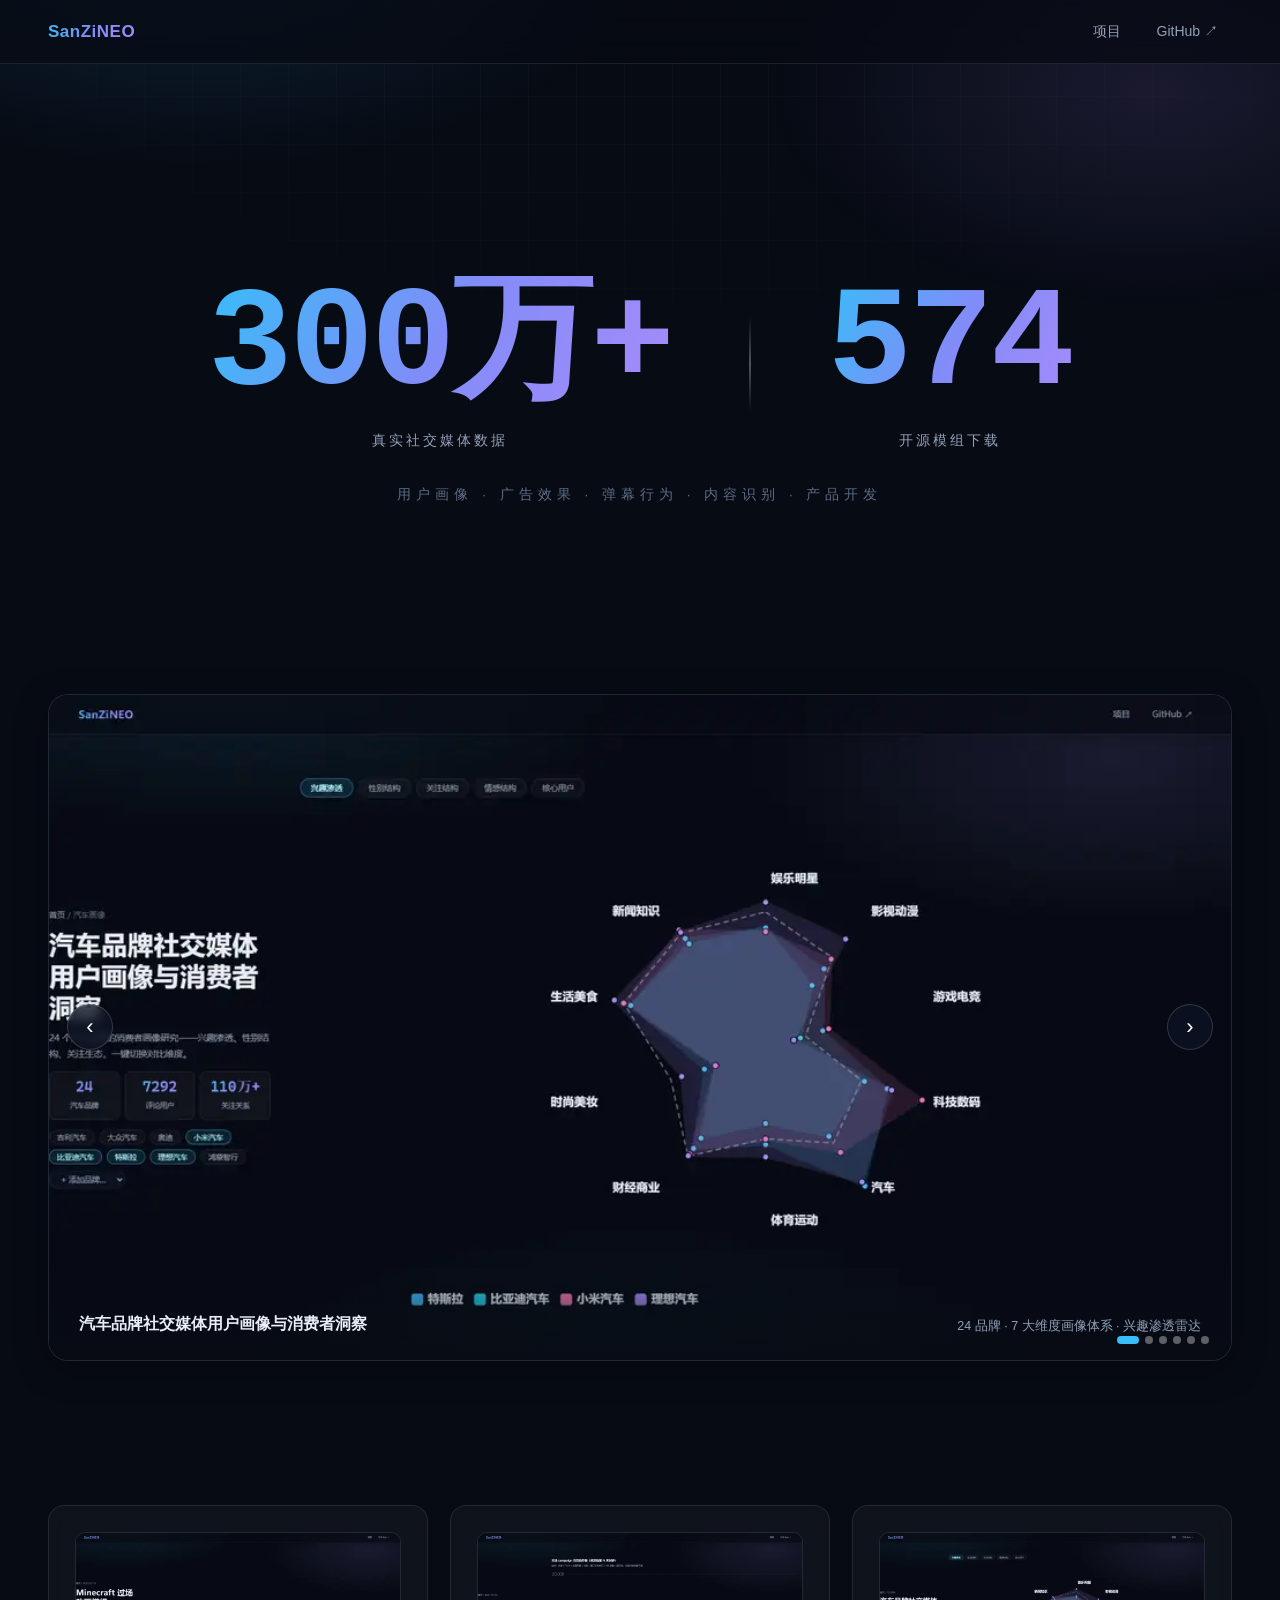
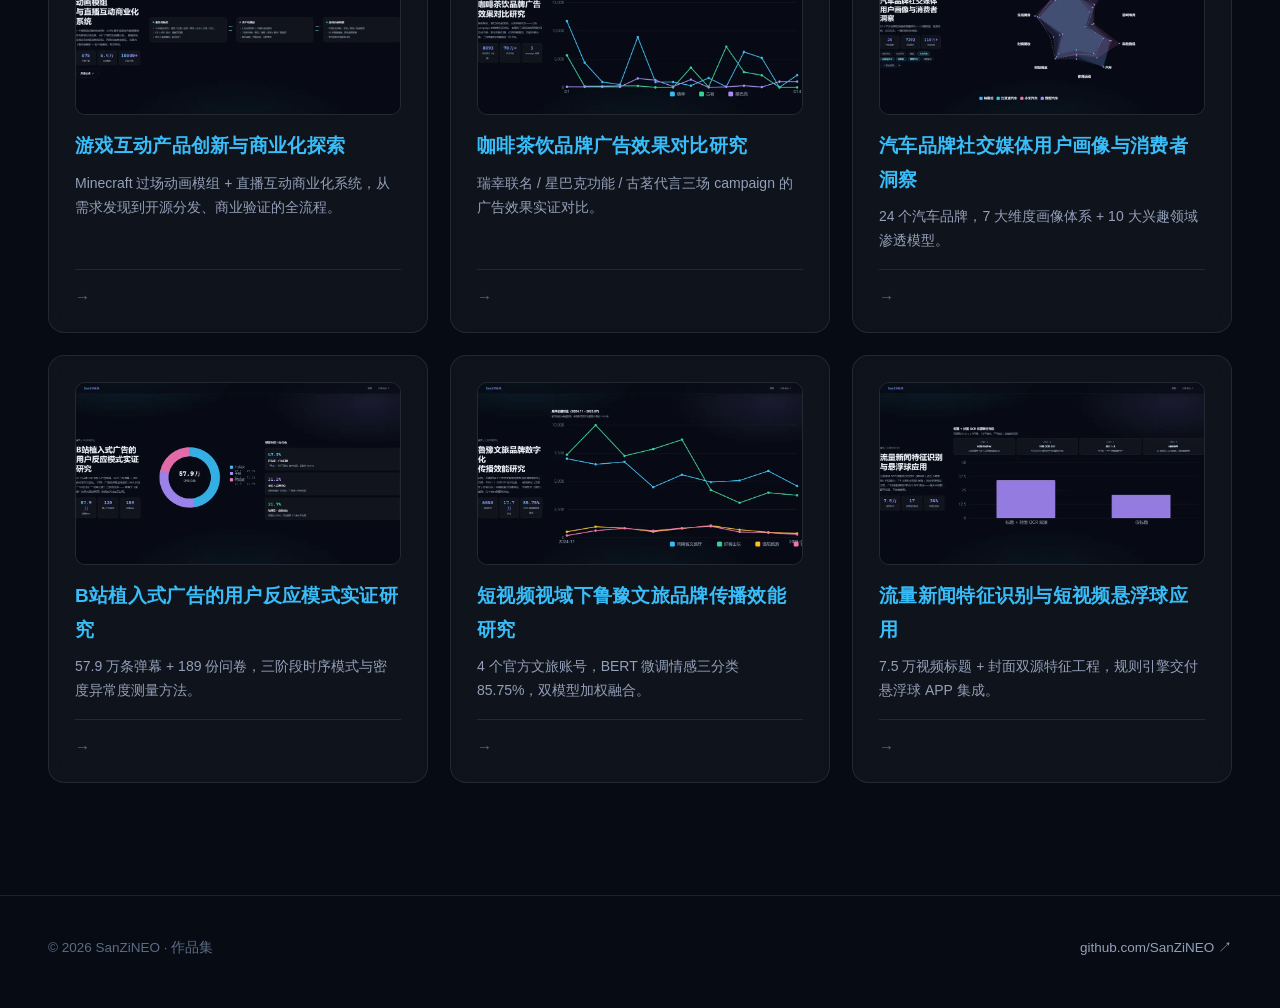
==== index.html @ 8bc87c3c "搭建个人作品集网站：现代深色主题，首页巨型数据与项目轮播，六个项目全屏详情页与自绘 SVG 图表（交互式雷达、品牌动态对比、市场平均参照），图表数据基于真实采集重新计算" ====
<!DOCTYPE html>
<html lang="zh-CN">
<head>
<meta charset="UTF-8">
<meta name="viewport" content="width=device-width, initial-scale=1.0">
<title>SanZiNEO · 作品集</title>
<meta name="description" content="独立项目作品集：社交媒体用户画像、广告效果研究、弹幕行为实证、误导内容识别与游戏互动产品。">
<link rel="stylesheet" href="assets/css/style.css">
</head>
<body>

<nav class="nav">
  <a class="nav-logo" href="index.html">SanZiNEO</a>
  <div class="nav-links">
    <a href="#projects">项目</a>
    <a href="https://github.com/SanZiNEO" target="_blank" rel="noopener">GitHub ↗</a>
  </div>
</nav>

<header class="hero-mega">
  <div class="hero-mega-nums reveal">
    <div class="mega">
      <b data-count="300" data-suffix="万+">0</b>
      <p>真实社交媒体数据</p>
    </div>
    <div class="mega-sep"></div>
    <div class="mega">
      <b data-count="575">0</b>
      <p>开源模组下载</p>
    </div>
  </div>
  <p class="hero-mega-sub reveal" style="--d:.15s">用户画像 · 广告效果 · 弹幕行为 · 内容识别 · 产品开发</p>
</header>

<!-- 项目截图轮播 -->
<section class="section" style="padding-top:0">
  <div class="container">
    <div class="carousel reveal" id="carousel">
      <div class="carousel-track" id="carouselTrack">
        <a class="carousel-slide" href="projects/auto/index.html">
          <img src="assets/images/auto.png" alt="汽车品牌用户画像">
          <div class="carousel-cap"><span>汽车品牌社交媒体用户画像与消费者洞察</span><small>24 品牌 · 7 大维度画像体系 · 兴趣渗透雷达</small></div>
        </a>
        <a class="carousel-slide" href="projects/coffee/index.html">
          <img src="assets/images/coffee.png" alt="咖啡茶饮广告效果对比">
          <div class="carousel-cap"><span>咖啡茶饮品牌广告效果对比研究</span><small>3 场 campaign · 8093 用户 · 词云 / 时间线 / 重叠矩阵</small></div>
        </a>
        <a class="carousel-slide" href="projects/bilibili/index.html">
          <img src="assets/images/bilibili.png" alt="B站弹幕研究">
          <div class="carousel-cap"><span>B站植入式广告弹幕实证研究</span><small>57.9 万条弹幕 · 三阶段时序模式 · 密度异常度</small></div>
        </a>
        <a class="carousel-slide" href="projects/tourism/index.html">
          <img src="assets/images/tourism.png" alt="文旅传播效能研究">
          <div class="carousel-cap"><span>鲁豫文旅品牌数字化传播效能研究</span><small>6040 视频 · 17.7 万评论 · BERT 情感三分类</small></div>
        </a>
        <a class="carousel-slide" href="projects/gaming/index.html">
          <img src="assets/images/gaming.png" alt="游戏互动产品">
          <div class="carousel-cap"><span>Minecraft 过场动画模组与直播互动系统</span><small>MIT 开源 · 双加载器 · 商业验证</small></div>
        </a>
        <a class="carousel-slide" href="projects/magpie/index.html">
          <img src="assets/images/magpie.png" alt="流量新闻识别">
          <div class="carousel-cap"><span>流量新闻特征识别与悬浮球应用</span><small>7.5 万视频样本 · 17 项封面视觉特征 · 规则交付 APP</small></div>
        </a>
      </div>
      <button class="carousel-btn carousel-prev" type="button" aria-label="上一张">‹</button>
      <button class="carousel-btn carousel-next" type="button" aria-label="下一张">›</button>
      <div class="carousel-dots" id="carouselDots"></div>
    </div>
  </div>
</section>

<!-- 项目入口 -->
<main>
<section class="section" id="projects">
  <div class="container">
    <div class="projects-grid">

      <a class="pcard reveal" href="projects/gaming/index.html" style="--d:.02s">
        <img class="pcard-img" src="assets/images/gaming.png" alt="游戏互动产品">
        <h3>游戏互动产品创新与商业化探索</h3>
        <p class="pcard-desc">Minecraft 过场动画模组 + 直播互动商业化系统，从需求发现到开源分发、商业验证的全流程。</p>
        <div class="pcard-foot"><span class="pcard-arrow">→</span></div>
      </a>

      <a class="pcard reveal" href="projects/coffee/index.html" style="--d:.06s">
        <img class="pcard-img" src="assets/images/coffee.png" alt="咖啡广告效果研究">
        <h3>咖啡茶饮品牌广告效果对比研究</h3>
        <p class="pcard-desc">瑞幸联名 / 星巴克功能 / 古茗代言三场 campaign 的广告效果实证对比。</p>
        <div class="pcard-foot"><span class="pcard-arrow">→</span></div>
      </a>

      <a class="pcard reveal" href="projects/auto/index.html" style="--d:.10s">
        <img class="pcard-img" src="assets/images/auto.png" alt="汽车品牌用户画像">
        <h3>汽车品牌社交媒体用户画像与消费者洞察</h3>
        <p class="pcard-desc">24 个汽车品牌，7 大维度画像体系 + 10 大兴趣领域渗透模型。</p>
        <div class="pcard-foot"><span class="pcard-arrow">→</span></div>
      </a>

      <a class="pcard reveal" href="projects/bilibili/index.html" style="--d:.02s">
        <img class="pcard-img" src="assets/images/bilibili.png" alt="B站弹幕研究">
        <h3>B站植入式广告的用户反应模式实证研究</h3>
        <p class="pcard-desc">57.9 万条弹幕 + 189 份问卷，三阶段时序模式与密度异常度测量方法。</p>
        <div class="pcard-foot"><span class="pcard-arrow">→</span></div>
      </a>

      <a class="pcard reveal" href="projects/tourism/index.html" style="--d:.06s">
        <img class="pcard-img" src="assets/images/tourism.png" alt="文旅传播研究">
        <h3>短视频视域下鲁豫文旅品牌传播效能研究</h3>
        <p class="pcard-desc">4 个官方文旅账号，BERT 微调情感三分类 85.75%，双模型加权融合。</p>
        <div class="pcard-foot"><span class="pcard-arrow">→</span></div>
      </a>

      <a class="pcard reveal" href="projects/magpie/index.html" style="--d:.10s">
        <img class="pcard-img" src="assets/images/magpie.png" alt="流量新闻识别">
        <h3>流量新闻特征识别与短视频悬浮球应用</h3>
        <p class="pcard-desc">7.5 万视频标题 + 封面双源特征工程，规则引擎交付悬浮球 APP 集成。</p>
        <div class="pcard-foot"><span class="pcard-arrow">→</span></div>
      </a>

    </div>
  </div>
</section>
</main>

<footer class="footer">
  <div class="container footer-inner">
    <p>© 2026 SanZiNEO · 作品集</p>
    <p><a href="https://github.com/SanZiNEO" target="_blank" rel="noopener">github.com/SanZiNEO ↗</a></p>
  </div>
</footer>

<script src="assets/js/common.js"></script>
<script>
/* 轮播 */
(function () {
  var track = document.getElementById("carouselTrack");
  var slides = track.children.length;
  var dotsBox = document.getElementById("carouselDots");
  var idx = 0, timer = null;

  for (var i = 0; i < slides; i++) {
    var d = document.createElement("button");
    d.type = "button";
    d.setAttribute("aria-label", "第 " + (i + 1) + " 张");
    d.addEventListener("click", function () { go(Array.prototype.indexOf.call(dotsBox.children, this)); });
    dotsBox.appendChild(d);
  }

  function go(n) {
    idx = (n + slides) % slides;
    track.style.transform = "translateX(-" + idx * 100 + "%)";
    Array.prototype.forEach.call(dotsBox.children, function (d, i) {
      d.classList.toggle("on", i === idx);
    });
  }

  function auto() { timer = setInterval(function () { go(idx + 1); }, 4000); }
  function stop() { if (timer) { clearInterval(timer); timer = null; } }

  var box = document.getElementById("carousel");
  box.addEventListener("mouseenter", stop);
  box.addEventListener("mouseleave", auto);
  document.querySelector(".carousel-prev").addEventListener("click", function () { stop(); go(idx - 1); });
  document.querySelector(".carousel-next").addEventListener("click", function () { stop(); go(idx + 1); });

  go(0);
  auto();
})();
</script>
</body>
</html>
---- assets/css/style.css ----
/* ============================================================
   SanZiNEO Portfolio — Design System
   现代深色数据风：深底 + 青蓝/紫渐变 + 玻璃卡片 + 发光动效
   ============================================================ */

:root {
  /* 色板 */
  --bg: #070b14;
  --bg-soft: #0c1220;
  --bg-elev: #111a2e;
  --card: rgba(255, 255, 255, 0.035);
  --card-hover: rgba(255, 255, 255, 0.06);
  --border: rgba(255, 255, 255, 0.09);
  --border-strong: rgba(255, 255, 255, 0.16);
  --text: #e8edf7;
  --text-muted: #93a0b8;
  --text-dim: #5d6b85;
  --accent: #38bdf8;      /* 青蓝 */
  --accent-2: #a78bfa;    /* 紫 */
  --accent-3: #f472b6;    /* 粉 */
  --green: #34d399;
  --amber: #fbbf24;
  --red: #f87171;
  --grad-main: linear-gradient(120deg, #38bdf8 0%, #818cf8 50%, #a78bfa 100%);
  --grad-warm: linear-gradient(120deg, #f472b6 0%, #fb923c 100%);

  /* 排版 */
  --font: "PingFang SC", "HarmonyOS Sans SC", "Microsoft YaHei", "Noto Sans SC", -apple-system, sans-serif;
  --font-mono: "JetBrains Mono", "Cascadia Code", Consolas, monospace;
  --radius: 16px;
  --radius-sm: 10px;
  --shadow: 0 8px 32px rgba(0, 0, 0, 0.35);
  --glow: 0 0 24px rgba(56, 189, 248, 0.25);

  /* 布局 */
  --nav-h: 64px;
  --maxw: 1520px;
}

* { margin: 0; padding: 0; box-sizing: border-box; }

html { scroll-behavior: smooth; }

body {
  font-family: var(--font);
  background: var(--bg);
  color: var(--text);
  line-height: 1.75;
  font-size: 16px;
  -webkit-font-smoothing: antialiased;
  overflow-x: hidden;
}

/* 背景氛围层：径向光晕 + 网格 */
body::before {
  content: "";
  position: fixed;
  inset: 0;
  z-index: -2;
  background:
    radial-gradient(ellipse 60% 40% at 15% -5%, rgba(56, 189, 248, 0.13), transparent 60%),
    radial-gradient(ellipse 50% 40% at 90% 10%, rgba(167, 139, 250, 0.12), transparent 60%),
    radial-gradient(ellipse 60% 50% at 50% 110%, rgba(56, 189, 248, 0.07), transparent 60%);
}
body::after {
  content: "";
  position: fixed;
  inset: 0;
  z-index: -1;
  background-image:
    linear-gradient(rgba(255, 255, 255, 0.025) 1px, transparent 1px),
    linear-gradient(90deg, rgba(255, 255, 255, 0.025) 1px, transparent 1px);
  background-size: 48px 48px;
  mask-image: radial-gradient(ellipse 80% 60% at 50% 0%, black 30%, transparent 75%);
  pointer-events: none;
}

a { color: var(--accent); text-decoration: none; transition: color 0.25s; }
a:hover { color: #7dd3fc; }

::selection { background: rgba(56, 189, 248, 0.35); }

/* ============ 导航 ============ */
.nav {
  position: sticky;
  top: 0;
  z-index: 100;
  height: var(--nav-h);
  display: flex;
  align-items: center;
  justify-content: space-between;
  padding: 0 clamp(20px, 5vw, 48px);
  background: rgba(7, 11, 20, 0.72);
  backdrop-filter: blur(14px);
  -webkit-backdrop-filter: blur(14px);
  border-bottom: 1px solid var(--border);
}
.nav-logo {
  font-weight: 700;
  font-size: 17px;
  letter-spacing: 0.5px;
  background: var(--grad-main);
  -webkit-background-clip: text;
  background-clip: text;
  color: transparent;
}
.nav-links { display: flex; gap: 8px; align-items: center; }
.nav-links a {
  color: var(--text-muted);
  font-size: 14px;
  padding: 6px 14px;
  border-radius: 999px;
  transition: all 0.25s;
}
.nav-links a:hover { color: var(--text); background: var(--card-hover); }

/* ============ 通用容器 ============ */
.container { max-width: var(--maxw); margin: 0 auto; padding: 0 clamp(20px, 5vw, 48px); }

.section { padding: 72px 0; }
.section-head { margin-bottom: 40px; }
.section-kicker {
  font-size: 13px;
  letter-spacing: 3px;
  text-transform: uppercase;
  color: var(--accent);
  font-weight: 600;
  margin-bottom: 10px;
}
.section-title {
  font-size: clamp(26px, 3.6vw, 38px);
  font-weight: 800;
  letter-spacing: 0.5px;
  line-height: 1.3;
}
.section-sub { color: var(--text-muted); margin-top: 10px; max-width: 720px; }

/* ============ 动效工具类 ============ */
.reveal {
  opacity: 0;
  transform: translateY(26px);
  transition: opacity 0.7s cubic-bezier(0.2, 0.6, 0.2, 1), transform 0.7s cubic-bezier(0.2, 0.6, 0.2, 1);
  transition-delay: var(--d, 0s);
}
.reveal.in { opacity: 1; transform: none; }

.grad-text {
  background: var(--grad-main);
  -webkit-background-clip: text;
  background-clip: text;
  color: transparent;
}

/* 发光悬浮粒子（hero 装饰） */
@keyframes floaty {
  0%, 100% { transform: translateY(0) translateX(0); opacity: 0.5; }
  50% { transform: translateY(-24px) translateX(10px); opacity: 1; }
}
.particle {
  position: absolute;
  border-radius: 50%;
  background: var(--accent);
  filter: blur(1px);
  animation: floaty 7s ease-in-out infinite;
  pointer-events: none;
}

/* ============ 首页 Hero ============ */
.hero {
  position: relative;
  min-height: calc(100vh - var(--nav-h));
  display: flex;
  flex-direction: column;
  justify-content: center;
  padding: 80px 0 56px;
  overflow: hidden;
}
.hero-inner { position: relative; z-index: 1; max-width: 900px; }
.hero-badge {
  display: inline-flex;
  align-items: center;
  gap: 8px;
  font-size: 13px;
  color: var(--accent);
  border: 1px solid rgba(56, 189, 248, 0.35);
  background: rgba(56, 189, 248, 0.08);
  padding: 5px 14px;
  border-radius: 999px;
  margin-bottom: 24px;
  letter-spacing: 1px;
}
.hero-badge::before {
  content: "";
  width: 7px;
  height: 7px;
  border-radius: 50%;
  background: var(--green);
  box-shadow: 0 0 8px var(--green);
  animation: pulse-dot 2s ease-in-out infinite;
}
@keyframes pulse-dot {
  0%, 100% { opacity: 1; }
  50% { opacity: 0.35; }
}
.hero h1 {
  font-size: clamp(34px, 6vw, 62px);
  font-weight: 900;
  line-height: 1.18;
  letter-spacing: 1px;
  margin-bottom: 22px;
}
.hero-desc {
  font-size: clamp(16px, 2vw, 19px);
  color: var(--text-muted);
  max-width: 640px;
  margin-bottom: 12px;
}
.hero-cta { margin-top: 34px; display: flex; gap: 14px; flex-wrap: wrap; }
.btn {
  display: inline-flex;
  align-items: center;
  gap: 8px;
  padding: 12px 26px;
  border-radius: 999px;
  font-size: 15px;
  font-weight: 600;
  transition: all 0.3s;
  cursor: pointer;
  border: none;
}
.btn-primary {
  background: var(--grad-main);
  color: #06121f;
  box-shadow: var(--glow);
}
.btn-primary:hover { transform: translateY(-2px); box-shadow: 0 0 36px rgba(56, 189, 248, 0.45); color: #06121f; }
.btn-ghost {
  background: transparent;
  color: var(--text);
  border: 1px solid var(--border-strong);
}
.btn-ghost:hover { border-color: var(--accent); color: var(--accent); transform: translateY(-2px); }

/* 数字条 */
.stats-strip {
  margin-top: 64px;
  display: grid;
  grid-template-columns: repeat(auto-fit, minmax(150px, 1fr));
  gap: 14px;
  max-width: 860px;
}
.stat {
  background: var(--card);
  border: 1px solid var(--border);
  border-radius: var(--radius);
  padding: 18px 20px;
  backdrop-filter: blur(8px);
  transition: all 0.3s;
}
.stat:hover { border-color: rgba(56, 189, 248, 0.4); transform: translateY(-3px); }
.stat-num {
  font-size: clamp(24px, 3vw, 34px);
  font-weight: 800;
  font-family: var(--font-mono);
  background: var(--grad-main);
  -webkit-background-clip: text;
  background-clip: text;
  color: transparent;
  line-height: 1.2;
}
.stat-label { font-size: 13px; color: var(--text-muted); margin-top: 4px; }

/* ============ 项目卡片网格 ============ */
.projects-grid {
  display: grid;
  grid-template-columns: repeat(auto-fill, minmax(320px, 1fr));
  gap: 22px;
}
.pcard {
  position: relative;
  display: flex;
  flex-direction: column;
  background: var(--card);
  border: 1px solid var(--border);
  border-radius: var(--radius);
  padding: 26px 26px 22px;
  overflow: hidden;
  transition: all 0.35s cubic-bezier(0.2, 0.6, 0.2, 1);
  backdrop-filter: blur(8px);
}
.pcard::before {
  content: "";
  position: absolute;
  top: 0;
  left: 0;
  right: 0;
  height: 2px;
  background: var(--grad-main);
  opacity: 0;
  transition: opacity 0.35s;
}
.pcard:hover {
  transform: translateY(-6px);
  background: var(--card-hover);
  border-color: var(--border-strong);
  box-shadow: 0 18px 48px rgba(0, 0, 0, 0.45), 0 0 0 1px rgba(56, 189, 248, 0.15);
}
.pcard:hover::before { opacity: 1; }
.pcard-top { display: flex; justify-content: space-between; align-items: flex-start; margin-bottom: 14px; }
.pcard-idx {
  font-family: var(--font-mono);
  font-size: 13px;
  color: var(--text-dim);
  letter-spacing: 1px;
}
.pcard-status {
  font-size: 11px;
  padding: 3px 10px;
  border-radius: 999px;
  letter-spacing: 1px;
}
.pcard-status.live { color: var(--green); border: 1px solid rgba(52, 211, 153, 0.4); background: rgba(52, 211, 153, 0.08); }
.pcard-status.wip { color: var(--amber); border: 1px solid rgba(251, 191, 36, 0.4); background: rgba(251, 191, 36, 0.08); }
.pcard h3 { font-size: 19px; font-weight: 700; margin-bottom: 8px; letter-spacing: 0.3px; }
.pcard-desc { color: var(--text-muted); font-size: 14px; flex: 1; margin-bottom: 16px; }
.pcard-stats {
  display: flex;
  flex-wrap: wrap;
  gap: 8px;
  margin-bottom: 16px;
}
.pcard-stat {
  font-size: 12.5px;
  color: var(--text);
  background: rgba(56, 189, 248, 0.1);
  border: 1px solid rgba(56, 189, 248, 0.22);
  padding: 3px 10px;
  border-radius: 999px;
  font-family: var(--font-mono);
  white-space: nowrap;
}
.pcard-tags { display: flex; flex-wrap: wrap; gap: 6px; margin-bottom: 18px; }
.tag {
  font-size: 12px;
  color: var(--text-muted);
  border: 1px solid var(--border);
  padding: 2px 10px;
  border-radius: 6px;
  background: rgba(255, 255, 255, 0.02);
}
.pcard-foot {
  display: flex;
  justify-content: space-between;
  align-items: center;
  border-top: 1px solid var(--border);
  padding-top: 14px;
}
.pcard-meta { font-size: 12.5px; color: var(--text-dim); }
.pcard-arrow {
  font-size: 15px;
  color: var(--text-dim);
  transition: all 0.3s;
}
.pcard:hover .pcard-arrow { color: var(--accent); transform: translateX(5px); }

/* ============ 详情页通用 ============ */
.page-hero { padding: 64px 0 40px; }
.page-hero .crumbs { font-size: 13px; color: var(--text-dim); margin-bottom: 18px; }
.page-hero .crumbs a { color: var(--text-muted); }
.page-hero .crumbs a:hover { color: var(--accent); }
.page-hero h1 { font-size: clamp(28px, 4.5vw, 46px); font-weight: 900; letter-spacing: 0.5px; line-height: 1.25; margin-bottom: 14px; }
.page-hero .sub { color: var(--text-muted); font-size: 16px; max-width: 720px; }
.page-hero-meta {
  display: flex;
  flex-wrap: wrap;
  gap: 10px;
  margin-top: 20px;
}
.meta-chip {
  font-size: 13px;
  color: var(--text-muted);
  border: 1px solid var(--border);
  padding: 4px 12px;
  border-radius: 999px;
  background: var(--card);
}
.meta-chip b { color: var(--text); font-weight: 600; }

/* 章节 */
.chapter { margin-bottom: 56px; }
.chapter-title {
  font-size: 22px;
  font-weight: 800;
  margin-bottom: 18px;
  display: flex;
  align-items: center;
  gap: 12px;
}
.chapter-title .num {
  font-family: var(--font-mono);
  font-size: 15px;
  color: var(--accent);
  background: rgba(56, 189, 248, 0.1);
  border: 1px solid rgba(56, 189, 248, 0.3);
  width: 34px;
  height: 34px;
  border-radius: 10px;
  display: inline-flex;
  align-items: center;
  justify-content: center;
  flex-shrink: 0;
}
.chapter-body { color: var(--text-muted); max-width: 860px; }
.chapter-body p { margin-bottom: 12px; }
.chapter-body strong { color: var(--text); }

/* 流程条（方法管线） */
.pipeline {
  display: flex;
  flex-wrap: wrap;
  gap: 0;
  margin: 24px 0;
  position: relative;
}
.pipe-step {
  flex: 1 1 180px;
  min-width: 180px;
  background: var(--card);
  border: 1px solid var(--border);
  border-radius: var(--radius-sm);
  padding: 16px 18px;
  position: relative;
  transition: all 0.3s;
}
.pipe-step:hover { border-color: rgba(56, 189, 248, 0.4); transform: translateY(-3px); }
.pipe-step .step-no {
  font-family: var(--font-mono);
  font-size: 12px;
  color: var(--accent);
  letter-spacing: 1px;
  margin-bottom: 6px;
}
.pipe-step .step-name { font-weight: 700; font-size: 15px; margin-bottom: 4px; }
.pipe-step .step-desc { font-size: 13px; color: var(--text-muted); line-height: 1.6; }
.pipe-arrow {
  align-self: center;
  color: var(--text-dim);
  font-size: 18px;
  padding: 0 10px;
  flex: 0 0 auto;
}

/* 数字高亮行 */
.kpi-row {
  display: grid;
  grid-template-columns: repeat(auto-fit, minmax(150px, 1fr));
  gap: 14px;
  margin: 24px 0;
}
.kpi {
  background: var(--card);
  border: 1px solid var(--border);
  border-radius: var(--radius);
  padding: 20px;
  text-align: center;
  transition: all 0.3s;
  backdrop-filter: blur(8px);
}
.kpi:hover { border-color: rgba(167, 139, 250, 0.45); transform: translateY(-3px); box-shadow: 0 12px 32px rgba(0,0,0,0.3); }
.kpi .kpi-num {
  font-family: var(--font-mono);
  font-size: clamp(22px, 3vw, 30px);
  font-weight: 800;
  background: var(--grad-main);
  -webkit-background-clip: text;
  background-clip: text;
  color: transparent;
  line-height: 1.25;
}
.kpi .kpi-label { font-size: 13px; color: var(--text-muted); margin-top: 4px; }
.kpi .kpi-note { font-size: 11.5px; color: var(--text-dim); margin-top: 2px; }

/* 图表容器 */
.chart-card {
  background: var(--card);
  border: 1px solid var(--border);
  border-radius: var(--radius);
  padding: 24px;
  margin: 20px 0;
  backdrop-filter: blur(8px);
}
.chart-title { font-size: 16px; font-weight: 700; margin-bottom: 4px; }
.chart-sub { font-size: 13px; color: var(--text-muted); margin-bottom: 18px; }
.chart-body { width: 100%; }
.chart-body svg { display: block; width: 100%; height: auto; }
.chart-body .tagcloud { display: flex; flex-wrap: wrap; gap: 10px 14px; align-items: baseline; justify-content: center; padding: 12px 0; }
.chart-body .tagcloud span {
  color: var(--text);
  cursor: default;
  transition: all 0.25s;
  line-height: 1.2;
}
.chart-body .tagcloud span:hover { color: var(--accent); text-shadow: 0 0 14px rgba(56, 189, 248, 0.6); }

/* tooltip */
.chart-tip {
  position: fixed;
  pointer-events: none;
  z-index: 200;
  background: rgba(13, 20, 36, 0.95);
  border: 1px solid var(--border-strong);
  border-radius: 8px;
  padding: 8px 12px;
  font-size: 13px;
  color: var(--text);
  box-shadow: var(--shadow);
  opacity: 0;
  transition: opacity 0.15s;
  white-space: nowrap;
}
.chart-tip .tip-k { color: var(--text-muted); }

/* 发现卡片 */
.findings { display: grid; grid-template-columns: repeat(auto-fit, minmax(300px, 1fr)); gap: 18px; margin-top: 8px; }
.finding {
  background: var(--card);
  border: 1px solid var(--border);
  border-left: 3px solid var(--accent);
  border-radius: var(--radius-sm);
  padding: 20px;
  transition: all 0.3s;
}
.finding:hover { transform: translateY(-3px); border-color: var(--border-strong); }
.finding .f-tag {
  display: inline-block;
  font-size: 11px;
  letter-spacing: 1px;
  color: var(--accent);
  text-transform: uppercase;
  margin-bottom: 8px;
  font-weight: 600;
}
.finding h4 { font-size: 16px; margin-bottom: 8px; }
.finding p { font-size: 14px; color: var(--text-muted); }

/* 来源脚注 */
.source-note {
  font-size: 12.5px;
  color: var(--text-dim);
  border: 1px dashed var(--border-strong);
  border-radius: var(--radius-sm);
  padding: 14px 18px;
  margin-top: 40px;
  line-height: 1.8;
}
.source-note b { color: var(--text-muted); font-weight: 600; }

/* ============ 详情页全屏 Hero（16:9 屏幕适配） ============ */
.proj-hero {
  min-height: calc(100vh - var(--nav-h));
  display: grid;
  grid-template-columns: minmax(280px, 360px) 1fr;
  gap: clamp(20px, 3.5vw, 48px);
  align-items: center;
  padding: 28px 0 24px;
}
.proj-hero .crumbs { font-size: 13px; color: var(--text-dim); margin-bottom: 10px; }
.proj-hero .crumbs a { color: var(--text-muted); }
.proj-hero .crumbs a:hover { color: var(--accent); }
.proj-hero-title {
  font-size: clamp(26px, 3.2vw, 42px);
  font-weight: 900;
  line-height: 1.22;
  letter-spacing: 0.5px;
  margin-bottom: 12px;
}
.proj-hero-desc { color: var(--text-muted); font-size: 14.5px; line-height: 1.75; margin-bottom: 16px; }
.proj-hero-nums { display: grid; grid-template-columns: repeat(3, 1fr); gap: 8px; margin-bottom: 16px; }
.proj-hero-num {
  background: var(--card);
  border: 1px solid var(--border);
  border-radius: var(--radius-sm);
  padding: 10px 12px;
  text-align: center;
  transition: all 0.3s;
}
.proj-hero-num:hover { border-color: rgba(56,189,248,0.4); transform: translateY(-2px); }
.proj-hero-num b {
  display: block;
  font-family: var(--font-mono);
  font-size: clamp(18px, 2vw, 24px);
  font-weight: 800;
  background: var(--grad-main);
  -webkit-background-clip: text;
  background-clip: text;
  color: transparent;
  line-height: 1.2;
}
.proj-hero-num span { font-size: 11.5px; color: var(--text-muted); }
.proj-hero-visual { min-width: 0; max-height: calc(100vh - var(--nav-h) - 96px); display: flex; flex-direction: column; justify-content: center; overflow: hidden; }
.proj-hero-visual .chart-body, .proj-hero-visual .big-chart { overflow: hidden; }
.proj-hero-visual .chart-body svg, .proj-hero-visual .big-chart svg { width: 100%; height: auto; max-height: calc(100vh - var(--nav-h) - 190px); }
.brand-picker { display: flex; flex-wrap: wrap; gap: 8px; margin-top: 14px; }
.brand-chip {
  font-size: 12px; padding: 3px 12px; border-radius: 999px;
  border: 1px solid var(--border); color: var(--text-muted);
  background: rgba(255,255,255,0.03); cursor: pointer; transition: all 0.25s;
  user-select: none; font-family: var(--font);
}
.brand-chip:hover { border-color: var(--accent); color: var(--text); }
.brand-chip.on { border-color: rgba(56,189,248,0.6); color: #a5f3fc; background: rgba(56,189,248,0.12); }
@media (max-width: 1024px) {
  .proj-hero { grid-template-columns: 1fr; min-height: 0; }
  .proj-hero-visual { max-height: none; }
}
@media (max-height: 900px) {
  .proj-hero { min-height: auto; padding: 20px 0 14px; }
  .proj-hero-title { font-size: clamp(22px, 2.6vw, 32px); margin-bottom: 8px; }
  .proj-hero-desc { font-size: 13px; line-height: 1.65; margin-bottom: 12px; }
  .proj-hero-nums { margin-bottom: 12px; }
  .proj-hero-num { padding: 7px 10px; }
  .proj-hero-num b { font-size: clamp(16px, 1.8vw, 20px); }
}
.brand-select {
  font-family: var(--font);
  font-size: 12.5px;
  color: var(--text-muted);
  background: var(--bg-soft);
  border: 1px solid var(--border);
  border-radius: 999px;
  padding: 5px 14px;
  cursor: pointer;
  max-width: 100%;
  transition: border-color 0.25s;
}
.brand-select:hover, .brand-select:focus { border-color: var(--accent); outline: none; }
.brand-select option { background: var(--bg-elev); color: var(--text); }
@media (max-width: 1024px) {
  .proj-hero { grid-template-columns: 1fr; min-height: 0; }
}

/* 宽屏图表网格 */
.wide-charts { display: grid; grid-template-columns: repeat(auto-fit, minmax(360px, 1fr)); gap: 20px; }
.wide-charts .chart-card { margin: 0; }

/* 维度/兴趣标签条 */
.interest-strip { display: flex; flex-wrap: wrap; gap: 8px; margin-top: 14px; }
.interest-strip .tag {
  padding: 5px 13px; font-size: 13px;
  border-color: rgba(56,189,248,0.25); color: #c9e6fb;
  background: rgba(56,189,248,0.06);
}

/* ============ 首页巨型数字 Hero ============ */
.hero-mega {
  display: flex;
  flex-direction: column;
  align-items: center;
  justify-content: center;
  min-height: 70vh;
  text-align: center;
  padding: 64px 20px 40px;
}
.hero-mega-nums { display: flex; align-items: center; gap: clamp(32px, 6vw, 88px); flex-wrap: wrap; justify-content: center; }
.mega b {
  font-family: var(--font-mono);
  font-size: clamp(72px, 11vw, 150px);
  font-weight: 900;
  background: var(--grad-main);
  -webkit-background-clip: text;
  background-clip: text;
  color: transparent;
  line-height: 1;
  letter-spacing: -3px;
  display: block;
}
.mega b span { font-size: 0.42em; letter-spacing: -1px; }
.mega p { color: var(--text-muted); margin-top: 12px; font-size: 14px; letter-spacing: 3px; }
.mega-sep { width: 2px; height: 96px; background: linear-gradient(transparent, rgba(255,255,255,0.3), transparent); }
.hero-mega-sub { margin-top: 30px; color: var(--text-dim); letter-spacing: 5px; font-size: 13.5px; }

/* ============ 首页图片轮播 ============ */
.carousel {
  position: relative;
  overflow: hidden;
  border-radius: 20px;
  border: 1px solid var(--border);
  background: var(--bg-soft);
  box-shadow: var(--shadow);
}
.carousel-track { display: flex; transition: transform 0.65s cubic-bezier(0.2, 0.6, 0.2, 1); }
.carousel-slide { flex: 0 0 100%; min-width: 100%; position: relative; display: block; }
.carousel-slide img { width: 100%; display: block; aspect-ratio: 16 / 9; object-fit: cover; }
.carousel-cap {
  position: absolute; left: 0; right: 0; bottom: 0;
  padding: 44px 30px 22px;
  background: linear-gradient(transparent, rgba(7, 11, 20, 0.9));
  font-size: 16px; font-weight: 700; color: var(--text);
  display: flex; align-items: flex-end; justify-content: space-between; gap: 12px;
}
.carousel-cap small { color: var(--text-muted); font-weight: 400; font-size: 12.5px; }
.carousel-btn {
  position: absolute; top: 50%; transform: translateY(-50%);
  width: 46px; height: 46px; border-radius: 50%;
  background: rgba(13, 20, 36, 0.72); border: 1px solid var(--border-strong);
  color: #fff; font-size: 22px; line-height: 1; cursor: pointer; z-index: 3;
  transition: all 0.25s; backdrop-filter: blur(6px);
  display: flex; align-items: center; justify-content: center;
}
.carousel-btn:hover { background: rgba(56, 189, 248, 0.3); border-color: var(--accent); }
.carousel-prev { left: 18px; }
.carousel-next { right: 18px; }
.carousel-dots { position: absolute; bottom: 16px; right: 22px; display: flex; gap: 6px; z-index: 3; }
.carousel-dots button {
  width: 8px; height: 8px; border-radius: 50%; border: none; padding: 0;
  background: rgba(255, 255, 255, 0.35); cursor: pointer; transition: all 0.3s;
}
.carousel-dots button.on { background: var(--accent); width: 22px; border-radius: 4px; }

/* 图片卡片 */
.pcard-img {
  width: 100%; aspect-ratio: 16 / 9; object-fit: cover;
  border-radius: 10px; border: 1px solid var(--border);
  margin-bottom: 14px; transition: transform 0.35s, border-color 0.35s;
}
.pcard:hover .pcard-img { transform: scale(1.015); border-color: rgba(56, 189, 248, 0.5); }

/* 图表切换标签卡 */
.tab-bar { display: flex; flex-wrap: wrap; gap: 8px; margin-bottom: 14px; }
.tab-btn {
  font-family: var(--font);
  font-size: 13px; padding: 6px 16px; border-radius: 999px;
  border: 1px solid var(--border); color: var(--text-muted);
  background: rgba(255,255,255,0.03); cursor: pointer; transition: all 0.25s;
}
.tab-btn:hover { border-color: var(--accent); color: var(--text); }
.tab-btn.on {
  border-color: rgba(56,189,248,0.6); color: #a5f3fc;
  background: rgba(56,189,248,0.12); font-weight: 600;
}
.big-chart { display: none; }
.big-chart.on { display: block; }

/* ============ 页脚 ============ */
.footer {
  border-top: 1px solid var(--border);
  padding: 40px 0 48px;
  margin-top: 40px;
}
.footer-inner {
  display: flex;
  justify-content: space-between;
  align-items: center;
  gap: 20px;
  flex-wrap: wrap;
}
.footer p { color: var(--text-dim); font-size: 13.5px; }
.footer a { color: var(--text-muted); }
.footer a:hover { color: var(--accent); }

/* ============ 响应式 ============ */
@media (max-width: 720px) {
  .nav-links { display: none; }
  .section { padding: 52px 0; }
  .pipe-arrow { display: none; }
  .pipeline { gap: 12px; }
  .pipe-step { flex: 1 1 100%; min-width: 100%; }
  .hero { padding-top: 48px; }
}

/* 滚动条 */
::-webkit-scrollbar { width: 10px; }
::-webkit-scrollbar-track { background: var(--bg); }
::-webkit-scrollbar-thumb { background: #1c2740; border-radius: 5px; }
::-webkit-scrollbar-thumb:hover { background: #2a3a5e; }

/* 减少动效偏好 */
@media (prefers-reduced-motion: reduce) {
  * { animation: none !important; transition: none !important; }
  .reveal { opacity: 1; transform: none; }
}
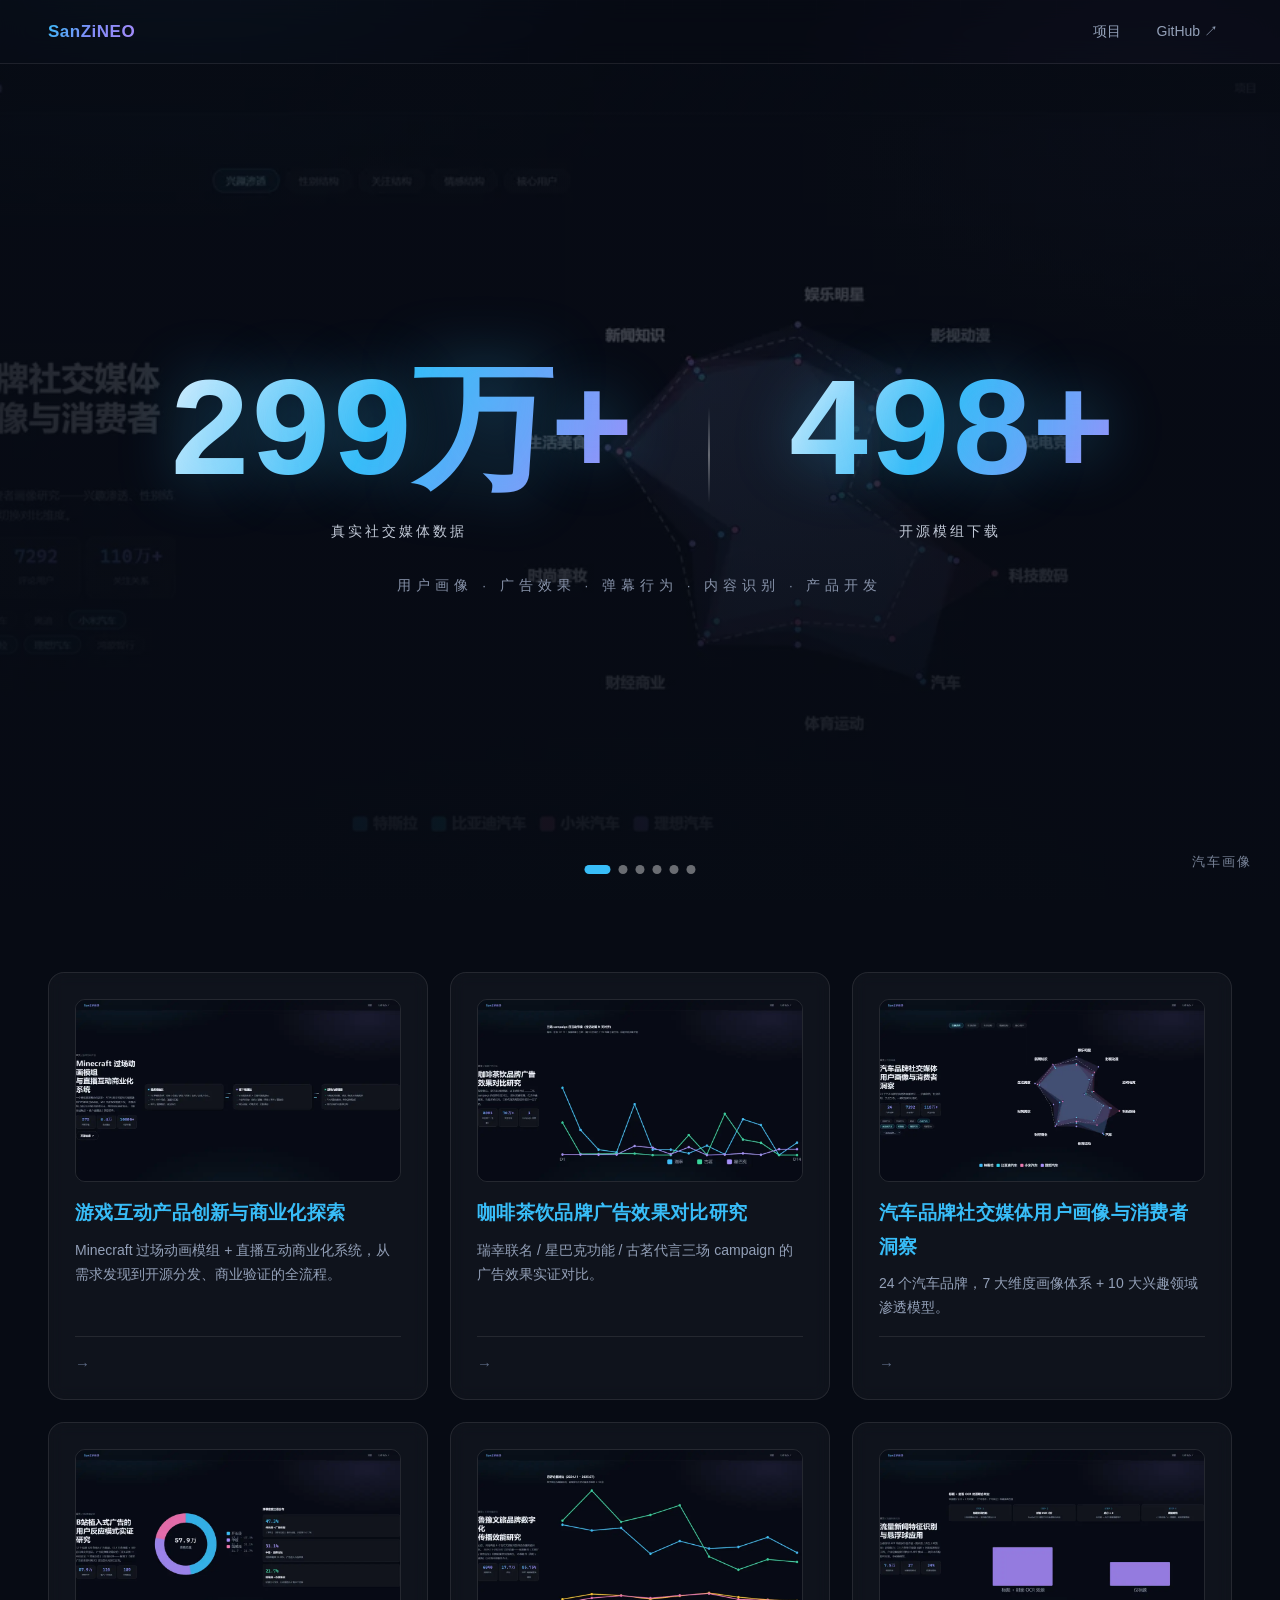
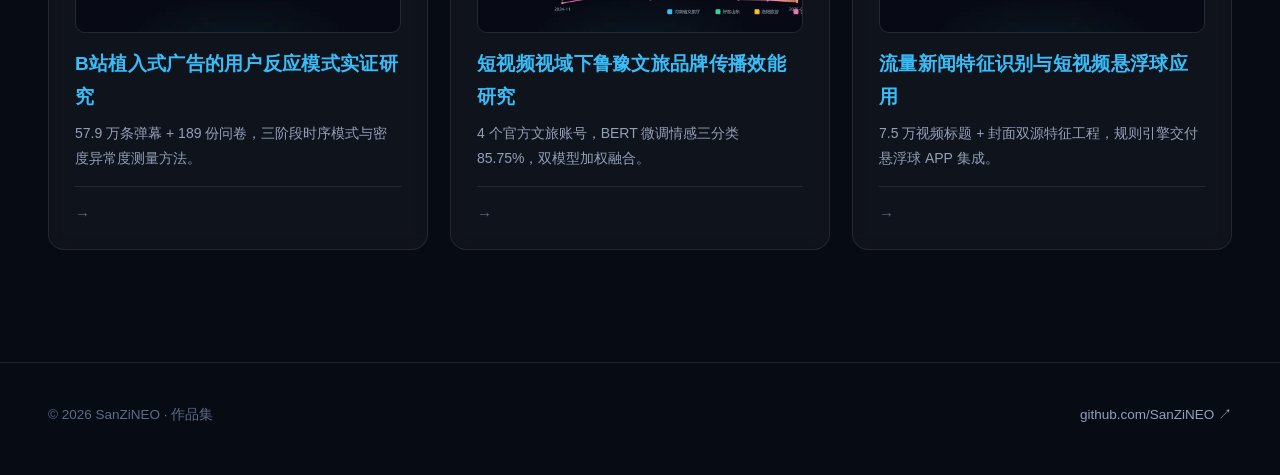
==== commit bf9928cc: "优化作品集：首页全屏背景轮播与巨型数据展示；咖啡页词云弹幕全局背景（长短句双池）与三品牌综合对比面板；B站页真实弹幕背景（弹幕库抽取500条）；汽车雷达修复与市场平均参照；全站图表极简化与交互增强" ====
--- a/index.html
+++ b/index.html
@@ -17,57 +17,34 @@
   </div>
 </nav>
 
-<header class="hero-mega">
-  <div class="hero-mega-nums reveal">
-    <div class="mega">
-      <b data-count="300" data-suffix="万+">0</b>
-      <p>真实社交媒体数据</p>
+<!-- 全屏背景轮播 Hero -->
+<header class="hero-bg" id="heroBg">
+  <div class="bg-slide on" style="background-image:url(assets/images/auto.png)"></div>
+  <div class="bg-slide" style="background-image:url(assets/images/coffee.png)"></div>
+  <div class="bg-slide" style="background-image:url(assets/images/bilibili.png)"></div>
+  <div class="bg-slide" style="background-image:url(assets/images/tourism.png)"></div>
+  <div class="bg-slide" style="background-image:url(assets/images/gaming.png)"></div>
+  <div class="bg-slide" style="background-image:url(assets/images/magpie.png)"></div>
+  <div class="hero-bg-mask"></div>
+
+  <div class="hero-bg-content reveal">
+    <div class="hero-bg-nums">
+      <div class="mega">
+        <b data-count="300" data-suffix="万+">0</b>
+        <p>真实社交媒体数据</p>
+      </div>
+      <div class="hero-bg-sep"></div>
+      <div class="mega">
+        <b data-count="500" data-suffix="+">0</b>
+        <p>开源模组下载</p>
+      </div>
     </div>
-    <div class="mega-sep"></div>
-    <div class="mega">
-      <b data-count="575">0</b>
-      <p>开源模组下载</p>
-    </div>
+    <p class="hero-bg-sub">用户画像 · 广告效果 · 弹幕行为 · 内容识别 · 产品开发</p>
   </div>
-  <p class="hero-mega-sub reveal" style="--d:.15s">用户画像 · 广告效果 · 弹幕行为 · 内容识别 · 产品开发</p>
+
+  <div class="hero-bg-dots" id="heroDots"></div>
+  <div class="hero-bg-hint" id="heroHint">项目作品</div>
 </header>
-
-<!-- 项目截图轮播 -->
-<section class="section" style="padding-top:0">
-  <div class="container">
-    <div class="carousel reveal" id="carousel">
-      <div class="carousel-track" id="carouselTrack">
-        <a class="carousel-slide" href="projects/auto/index.html">
-          <img src="assets/images/auto.png" alt="汽车品牌用户画像">
-          <div class="carousel-cap"><span>汽车品牌社交媒体用户画像与消费者洞察</span><small>24 品牌 · 7 大维度画像体系 · 兴趣渗透雷达</small></div>
-        </a>
-        <a class="carousel-slide" href="projects/coffee/index.html">
-          <img src="assets/images/coffee.png" alt="咖啡茶饮广告效果对比">
-          <div class="carousel-cap"><span>咖啡茶饮品牌广告效果对比研究</span><small>3 场 campaign · 8093 用户 · 词云 / 时间线 / 重叠矩阵</small></div>
-        </a>
-        <a class="carousel-slide" href="projects/bilibili/index.html">
-          <img src="assets/images/bilibili.png" alt="B站弹幕研究">
-          <div class="carousel-cap"><span>B站植入式广告弹幕实证研究</span><small>57.9 万条弹幕 · 三阶段时序模式 · 密度异常度</small></div>
-        </a>
-        <a class="carousel-slide" href="projects/tourism/index.html">
-          <img src="assets/images/tourism.png" alt="文旅传播效能研究">
-          <div class="carousel-cap"><span>鲁豫文旅品牌数字化传播效能研究</span><small>6040 视频 · 17.7 万评论 · BERT 情感三分类</small></div>
-        </a>
-        <a class="carousel-slide" href="projects/gaming/index.html">
-          <img src="assets/images/gaming.png" alt="游戏互动产品">
-          <div class="carousel-cap"><span>Minecraft 过场动画模组与直播互动系统</span><small>MIT 开源 · 双加载器 · 商业验证</small></div>
-        </a>
-        <a class="carousel-slide" href="projects/magpie/index.html">
-          <img src="assets/images/magpie.png" alt="流量新闻识别">
-          <div class="carousel-cap"><span>流量新闻特征识别与悬浮球应用</span><small>7.5 万视频样本 · 17 项封面视觉特征 · 规则交付 APP</small></div>
-        </a>
-      </div>
-      <button class="carousel-btn carousel-prev" type="button" aria-label="上一张">‹</button>
-      <button class="carousel-btn carousel-next" type="button" aria-label="下一张">›</button>
-      <div class="carousel-dots" id="carouselDots"></div>
-    </div>
-  </div>
-</section>
 
 <!-- 项目入口 -->
 <main>
@@ -131,37 +108,37 @@
 
 <script src="assets/js/common.js"></script>
 <script>
-/* 轮播 */
+/* 全屏背景轮播 */
 (function () {
-  var track = document.getElementById("carouselTrack");
-  var slides = track.children.length;
-  var dotsBox = document.getElementById("carouselDots");
+  var slides = document.querySelectorAll(".bg-slide");
+  var dotsBox = document.getElementById("heroDots");
+  var hint = document.getElementById("heroHint");
+  var names = ["汽车画像", "咖啡广告对比", "B站弹幕研究", "文旅传播研究", "游戏互动产品", "流量新闻识别"];
   var idx = 0, timer = null;
 
-  for (var i = 0; i < slides; i++) {
+  for (var i = 0; i < slides.length; i++) {
     var d = document.createElement("button");
     d.type = "button";
-    d.setAttribute("aria-label", "第 " + (i + 1) + " 张");
-    d.addEventListener("click", function () { go(Array.prototype.indexOf.call(dotsBox.children, this)); });
+    d.setAttribute("aria-label", "第 " + (i + 1) + " 个项目");
+    d.addEventListener("click", (function (n) { return function () { go(n); }; })(i));
     dotsBox.appendChild(d);
   }
 
   function go(n) {
-    idx = (n + slides) % slides;
-    track.style.transform = "translateX(-" + idx * 100 + "%)";
-    Array.prototype.forEach.call(dotsBox.children, function (d, i) {
-      d.classList.toggle("on", i === idx);
-    });
+    idx = (n + slides.length) % slides.length;
+    for (var i = 0; i < slides.length; i++) {
+      slides[i].classList.toggle("on", i === idx);
+      dotsBox.children[i].classList.toggle("on", i === idx);
+    }
+    if (hint) hint.textContent = names[idx];
   }
 
-  function auto() { timer = setInterval(function () { go(idx + 1); }, 4000); }
+  function auto() { timer = setInterval(function () { go(idx + 1); }, 5000); }
   function stop() { if (timer) { clearInterval(timer); timer = null; } }
 
-  var box = document.getElementById("carousel");
-  box.addEventListener("mouseenter", stop);
-  box.addEventListener("mouseleave", auto);
-  document.querySelector(".carousel-prev").addEventListener("click", function () { stop(); go(idx - 1); });
-  document.querySelector(".carousel-next").addEventListener("click", function () { stop(); go(idx + 1); });
+  var hero = document.getElementById("heroBg");
+  hero.addEventListener("mouseenter", stop);
+  hero.addEventListener("mouseleave", auto);
 
   go(0);
   auto();
--- a/assets/css/style.css
+++ b/assets/css/style.css
@@ -651,33 +651,84 @@
   background: rgba(56,189,248,0.06);
 }
 
-/* ============ 首页巨型数字 Hero ============ */
-.hero-mega {
-  display: flex;
-  flex-direction: column;
+/* ============ 首页全屏背景轮播 Hero ============ */
+.hero-bg {
+  position: relative;
+  min-height: calc(100vh - var(--nav-h));
+  overflow: hidden;
+  display: flex;
   align-items: center;
   justify-content: center;
-  min-height: 70vh;
+}
+.bg-slide {
+  position: absolute;
+  inset: 0;
+  background-size: cover;
+  background-position: center;
+  opacity: 0;
+  transition: opacity 1.4s ease;
+}
+.bg-slide.on { opacity: 1; }
+.hero-bg-mask {
+  position: absolute;
+  inset: 0;
+  z-index: 1;
+  background:
+    radial-gradient(ellipse 70% 60% at 50% 40%, rgba(7, 11, 20, 0.35), rgba(7, 11, 20, 0.82)),
+    linear-gradient(rgba(7, 11, 20, 0.5), rgba(7, 11, 20, 0.78));
+}
+.hero-bg-content {
+  position: relative;
+  z-index: 2;
   text-align: center;
-  padding: 64px 20px 40px;
-}
-.hero-mega-nums { display: flex; align-items: center; gap: clamp(32px, 6vw, 88px); flex-wrap: wrap; justify-content: center; }
-.mega b {
+  padding: 0 20px;
+}
+.hero-bg-content .mega b {
   font-family: var(--font-mono);
   font-size: clamp(72px, 11vw, 150px);
   font-weight: 900;
-  background: var(--grad-main);
+  background: linear-gradient(120deg, #e0f2fe 0%, #38bdf8 45%, #a78bfa 100%);
   -webkit-background-clip: text;
   background-clip: text;
   color: transparent;
   line-height: 1;
   letter-spacing: -3px;
   display: block;
-}
-.mega b span { font-size: 0.42em; letter-spacing: -1px; }
-.mega p { color: var(--text-muted); margin-top: 12px; font-size: 14px; letter-spacing: 3px; }
-.mega-sep { width: 2px; height: 96px; background: linear-gradient(transparent, rgba(255,255,255,0.3), transparent); }
-.hero-mega-sub { margin-top: 30px; color: var(--text-dim); letter-spacing: 5px; font-size: 13.5px; }
+  text-shadow: 0 0 60px rgba(56, 189, 248, 0.35);
+}
+.hero-bg-content .mega b span { font-size: 0.42em; letter-spacing: -1px; }
+.hero-bg-content .mega p {
+  color: rgba(226, 234, 248, 0.85);
+  margin-top: 12px;
+  font-size: 14px;
+  letter-spacing: 3px;
+}
+.hero-bg-nums { display: flex; align-items: center; justify-content: center; gap: clamp(32px, 6vw, 88px); flex-wrap: wrap; }
+.hero-bg-sep { width: 2px; height: 96px; background: linear-gradient(transparent, rgba(255, 255, 255, 0.35), transparent); }
+.hero-bg-sub { margin-top: 30px; color: rgba(147, 160, 184, 0.9); letter-spacing: 5px; font-size: 13.5px; }
+.hero-bg-dots {
+  position: absolute;
+  bottom: 26px;
+  left: 50%;
+  transform: translateX(-50%);
+  z-index: 3;
+  display: flex;
+  gap: 8px;
+}
+.hero-bg-dots button {
+  width: 9px; height: 9px; border-radius: 50%; border: none; padding: 0;
+  background: rgba(255, 255, 255, 0.4); cursor: pointer; transition: all 0.3s;
+}
+.hero-bg-dots button.on { background: #38bdf8; width: 26px; border-radius: 5px; }
+.hero-bg-hint {
+  position: absolute;
+  bottom: 26px;
+  right: 28px;
+  z-index: 3;
+  color: rgba(147, 160, 184, 0.8);
+  font-size: 12.5px;
+  letter-spacing: 2px;
+}
 
 /* ============ 首页图片轮播 ============ */
 .carousel {
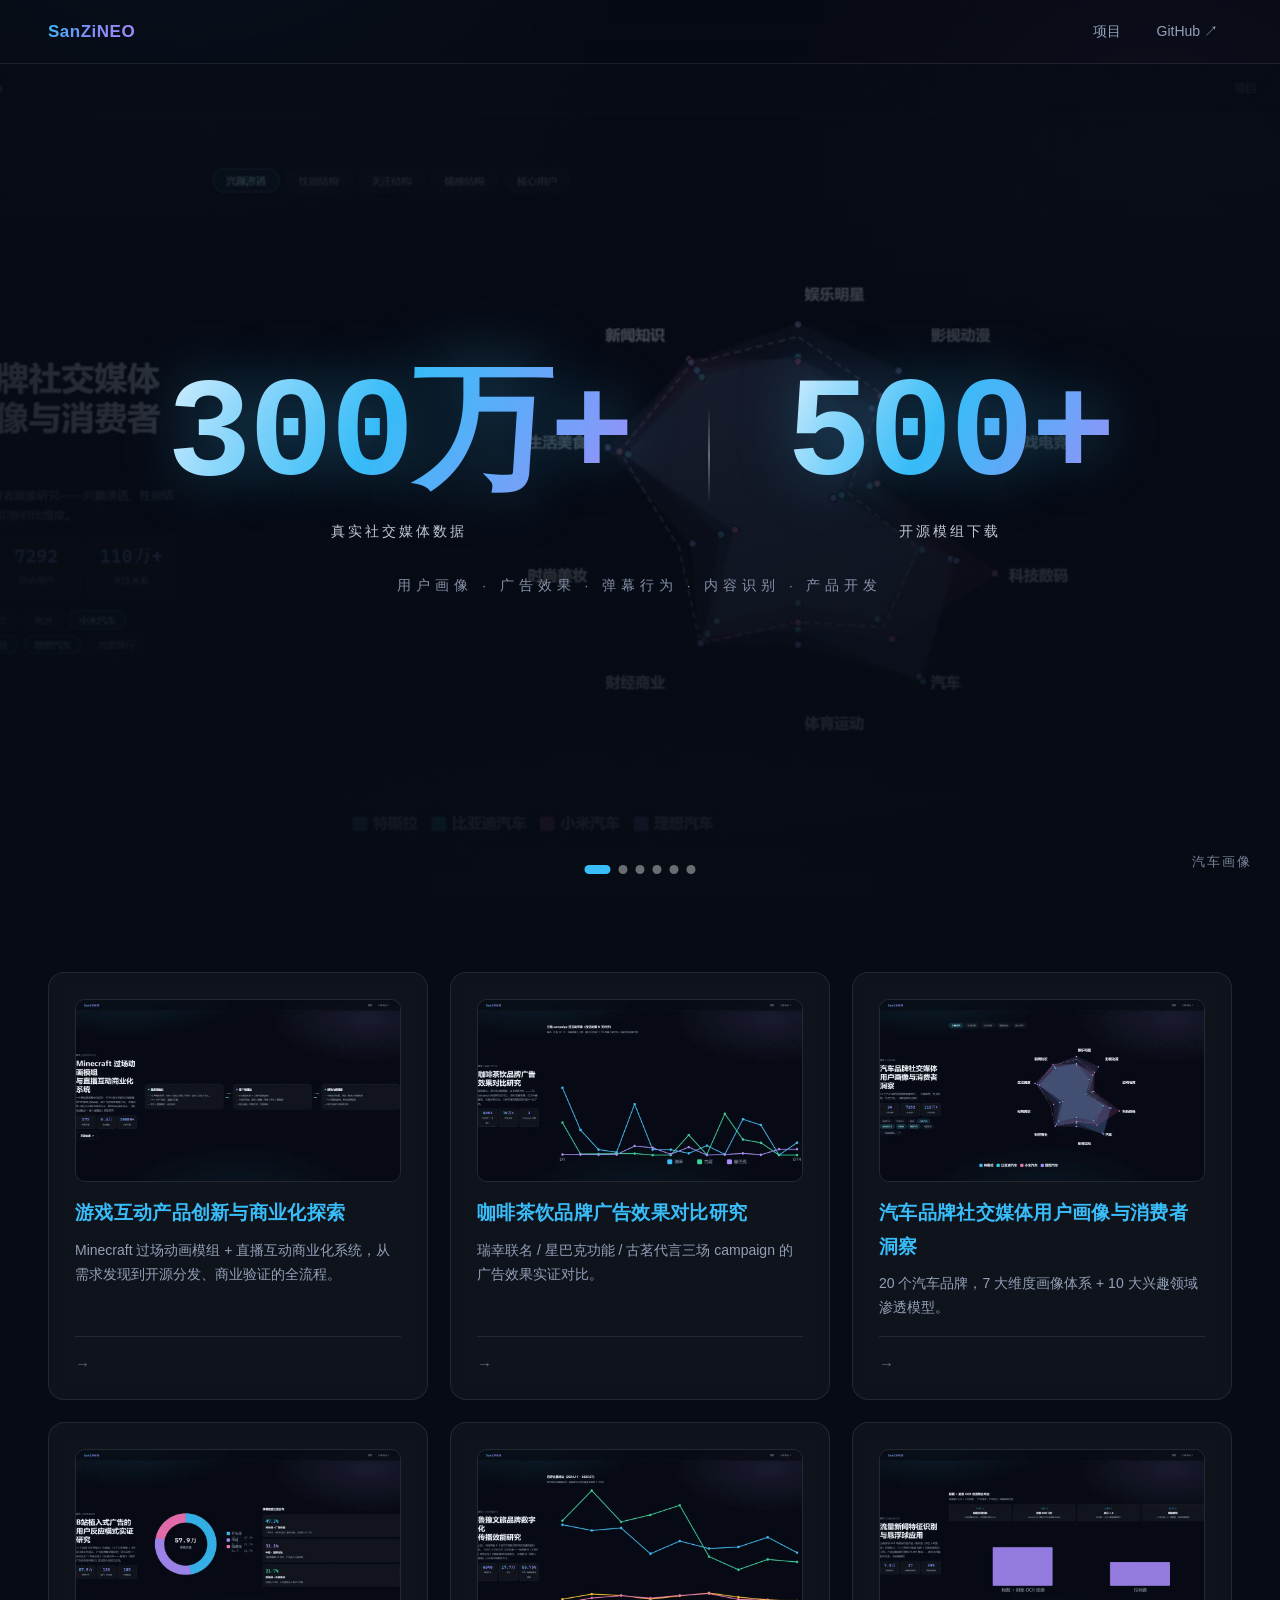
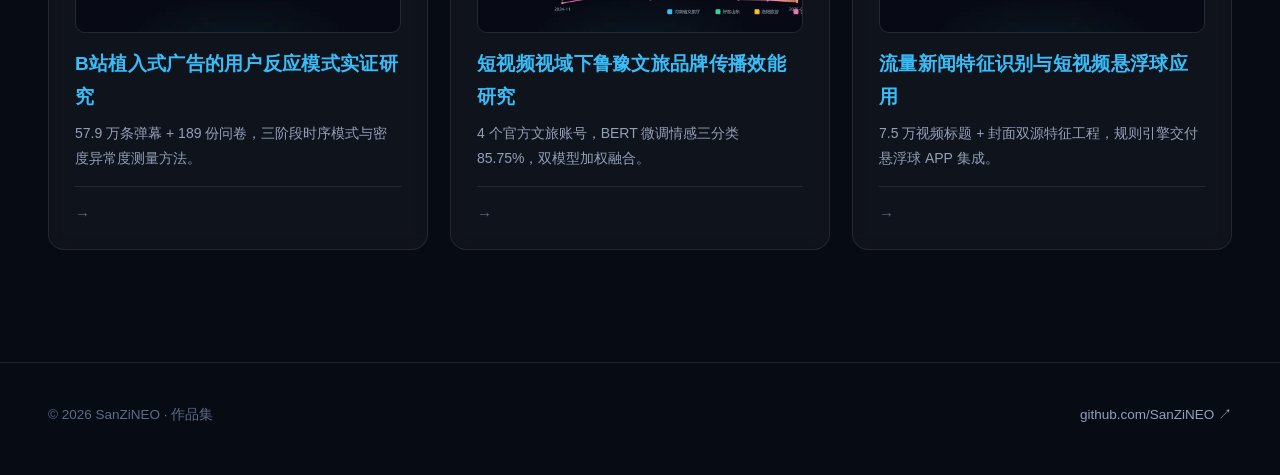
==== commit d98c6a73: "六个项目页按展示原则重构：gaming 视频背景+B站播放器+直播体系能力卡；coffee 冒泡词云+166词库+互动构成/价值分层图；auto 品牌数修正为20+tab精简+核心用户排行+雷达网格；" ====
--- a/index.html
+++ b/index.html
@@ -69,7 +69,7 @@
       <a class="pcard reveal" href="projects/auto/index.html" style="--d:.10s">
         <img class="pcard-img" src="assets/images/auto.png" alt="汽车品牌用户画像">
         <h3>汽车品牌社交媒体用户画像与消费者洞察</h3>
-        <p class="pcard-desc">24 个汽车品牌，7 大维度画像体系 + 10 大兴趣领域渗透模型。</p>
+        <p class="pcard-desc">20 个汽车品牌，7 大维度画像体系 + 10 大兴趣领域渗透模型。</p>
         <div class="pcard-foot"><span class="pcard-arrow">→</span></div>
       </a>
 
--- a/assets/css/style.css
+++ b/assets/css/style.css
@@ -559,10 +559,10 @@
 .proj-hero {
   min-height: calc(100vh - var(--nav-h));
   display: grid;
-  grid-template-columns: minmax(280px, 360px) 1fr;
+  grid-template-columns: minmax(280px, 360px) minmax(0, 1fr);
   gap: clamp(20px, 3.5vw, 48px);
   align-items: center;
-  padding: 28px 0 24px;
+  padding: 28px 5vw 24px;
 }
 .proj-hero .crumbs { font-size: 13px; color: var(--text-dim); margin-bottom: 10px; }
 .proj-hero .crumbs a { color: var(--text-muted); }
@@ -614,7 +614,7 @@
   .proj-hero-visual { max-height: none; }
 }
 @media (max-height: 900px) {
-  .proj-hero { min-height: auto; padding: 20px 0 14px; }
+  .proj-hero { min-height: auto; padding: 20px 5vw 14px; }
   .proj-hero-title { font-size: clamp(22px, 2.6vw, 32px); margin-bottom: 8px; }
   .proj-hero-desc { font-size: 13px; line-height: 1.65; margin-bottom: 12px; }
   .proj-hero-nums { margin-bottom: 12px; }
@@ -681,7 +681,10 @@
   position: relative;
   z-index: 2;
   text-align: center;
-  padding: 0 20px;
+  padding: 0 clamp(20px, 5vw, 48px);
+  max-width: var(--maxw);
+  margin: 0 auto;
+  width: 100%;
 }
 .hero-bg-content .mega b {
   font-family: var(--font-mono);
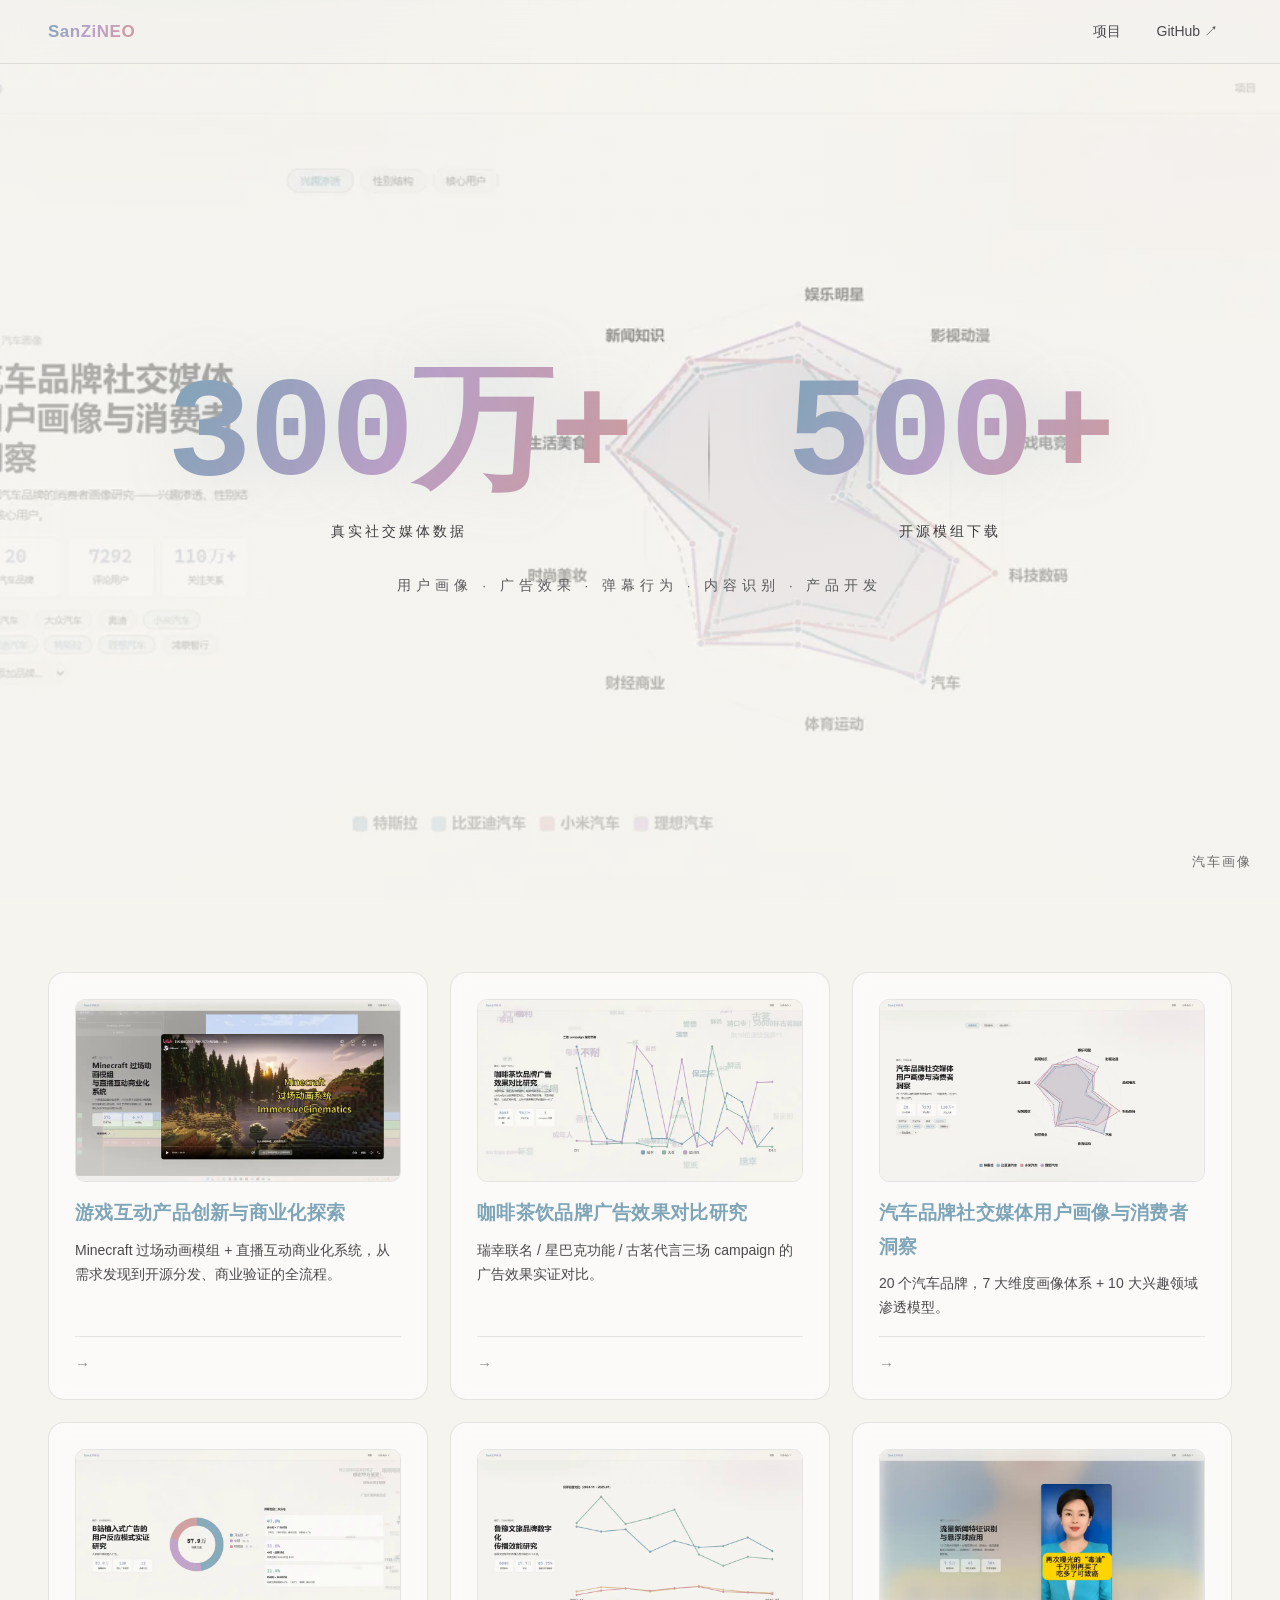
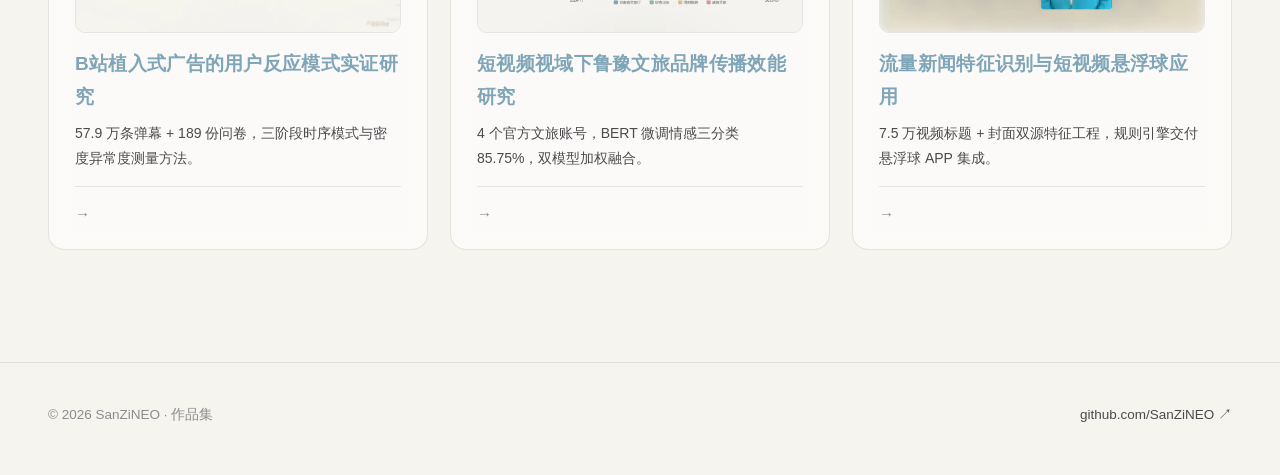
==== commit a641422f: "全站深色改米色莫兰迪主题：米色背景+深炭灰文字+莫兰迪图表色（雾霾蓝/香芋紫/茱萸粉/莫兰迪绿/米杏黄），蒙版调薄，词云弹幕风险词加深，轮播去按钮圆点，项目页重截米色版截图，数字渐变统一蓝紫粉" ====
--- a/index.html
+++ b/index.html
@@ -42,7 +42,6 @@
     <p class="hero-bg-sub">用户画像 · 广告效果 · 弹幕行为 · 内容识别 · 产品开发</p>
   </div>
 
-  <div class="hero-bg-dots" id="heroDots"></div>
   <div class="hero-bg-hint" id="heroHint">项目作品</div>
 </header>
 
@@ -111,24 +110,14 @@
 /* 全屏背景轮播 */
 (function () {
   var slides = document.querySelectorAll(".bg-slide");
-  var dotsBox = document.getElementById("heroDots");
   var hint = document.getElementById("heroHint");
   var names = ["汽车画像", "咖啡广告对比", "B站弹幕研究", "文旅传播研究", "游戏互动产品", "流量新闻识别"];
   var idx = 0, timer = null;
-
-  for (var i = 0; i < slides.length; i++) {
-    var d = document.createElement("button");
-    d.type = "button";
-    d.setAttribute("aria-label", "第 " + (i + 1) + " 个项目");
-    d.addEventListener("click", (function (n) { return function () { go(n); }; })(i));
-    dotsBox.appendChild(d);
-  }
 
   function go(n) {
     idx = (n + slides.length) % slides.length;
     for (var i = 0; i < slides.length; i++) {
       slides[i].classList.toggle("on", i === idx);
-      dotsBox.children[i].classList.toggle("on", i === idx);
     }
     if (hint) hint.textContent = names[idx];
   }
--- a/assets/css/style.css
+++ b/assets/css/style.css
@@ -4,33 +4,33 @@
    ============================================================ */
 
 :root {
-  /* 色板 */
-  --bg: #070b14;
-  --bg-soft: #0c1220;
-  --bg-elev: #111a2e;
-  --card: rgba(255, 255, 255, 0.035);
-  --card-hover: rgba(255, 255, 255, 0.06);
-  --border: rgba(255, 255, 255, 0.09);
-  --border-strong: rgba(255, 255, 255, 0.16);
-  --text: #e8edf7;
-  --text-muted: #93a0b8;
-  --text-dim: #5d6b85;
-  --accent: #38bdf8;      /* 青蓝 */
-  --accent-2: #a78bfa;    /* 紫 */
-  --accent-3: #f472b6;    /* 粉 */
-  --green: #34d399;
-  --amber: #fbbf24;
-  --red: #f87171;
-  --grad-main: linear-gradient(120deg, #38bdf8 0%, #818cf8 50%, #a78bfa 100%);
-  --grad-warm: linear-gradient(120deg, #f472b6 0%, #fb923c 100%);
+  /* 色板（米色底 + 莫兰迪加深色） */
+  --bg: #F6F4EF;
+  --bg-soft: #F2EFE8;
+  --bg-elev: #ECEAE3;
+  --card: rgba(255, 255, 255, 0.55);
+  --card-hover: rgba(255, 255, 255, 0.78);
+  --border: rgba(31, 31, 33, 0.1);
+  --border-strong: rgba(31, 31, 33, 0.18);
+  --text: #1F1F21;
+  --text-muted: #4B4B4E;
+  --text-dim: #8C8C8E;
+  --accent: #7FA5B8;      /* 雾霾蓝 */
+  --accent-2: #BEA0C8;    /* 香芋紫 */
+  --accent-3: #D19B9B;    /* 茱萸粉 */
+  --green: #8EB5AD;       /* 莫兰迪绿 */
+  --amber: #DBC094;       /* 米杏黄 */
+  --red: #CF9292;
+  --grad-main: linear-gradient(120deg, #7FA5B8 0%, #BEA0C8 50%, #D19B9B 100%);
+  --grad-warm: linear-gradient(120deg, #D19B9B 0%, #DBC094 100%);
 
   /* 排版 */
   --font: "PingFang SC", "HarmonyOS Sans SC", "Microsoft YaHei", "Noto Sans SC", -apple-system, sans-serif;
   --font-mono: "JetBrains Mono", "Cascadia Code", Consolas, monospace;
   --radius: 16px;
   --radius-sm: 10px;
-  --shadow: 0 8px 32px rgba(0, 0, 0, 0.35);
-  --glow: 0 0 24px rgba(56, 189, 248, 0.25);
+  --shadow: 0 8px 32px rgba(31, 31, 33, 0.1);
+  --glow: 0 0 24px rgba(127, 165, 184, 0.3);
 
   /* 布局 */
   --nav-h: 64px;
@@ -58,9 +58,9 @@
   inset: 0;
   z-index: -2;
   background:
-    radial-gradient(ellipse 60% 40% at 15% -5%, rgba(56, 189, 248, 0.13), transparent 60%),
-    radial-gradient(ellipse 50% 40% at 90% 10%, rgba(167, 139, 250, 0.12), transparent 60%),
-    radial-gradient(ellipse 60% 50% at 50% 110%, rgba(56, 189, 248, 0.07), transparent 60%);
+    radial-gradient(ellipse 60% 40% at 15% -5%, rgba(127, 165, 184, 0.13), transparent 60%),
+    radial-gradient(ellipse 50% 40% at 90% 10%, rgba(190, 160, 200, 0.12), transparent 60%),
+    radial-gradient(ellipse 60% 50% at 50% 110%, rgba(127, 165, 184, 0.07), transparent 60%);
 }
 body::after {
   content: "";
@@ -68,17 +68,17 @@
   inset: 0;
   z-index: -1;
   background-image:
-    linear-gradient(rgba(255, 255, 255, 0.025) 1px, transparent 1px),
-    linear-gradient(90deg, rgba(255, 255, 255, 0.025) 1px, transparent 1px);
+    linear-gradient(rgba(31, 31, 33, 0.035) 1px, transparent 1px),
+    linear-gradient(90deg, rgba(31, 31, 33, 0.035) 1px, transparent 1px);
   background-size: 48px 48px;
   mask-image: radial-gradient(ellipse 80% 60% at 50% 0%, black 30%, transparent 75%);
   pointer-events: none;
 }
 
 a { color: var(--accent); text-decoration: none; transition: color 0.25s; }
-a:hover { color: #7dd3fc; }
-
-::selection { background: rgba(56, 189, 248, 0.35); }
+a:hover { color: #8FB4C4; }
+
+::selection { background: rgba(127, 165, 184, 0.35); }
 
 /* ============ 导航 ============ */
 .nav {
@@ -90,7 +90,7 @@
   align-items: center;
   justify-content: space-between;
   padding: 0 clamp(20px, 5vw, 48px);
-  background: rgba(7, 11, 20, 0.72);
+  background: rgba(246, 244, 239, 0.72);
   backdrop-filter: blur(14px);
   -webkit-backdrop-filter: blur(14px);
   border-bottom: 1px solid var(--border);
@@ -182,8 +182,8 @@
   gap: 8px;
   font-size: 13px;
   color: var(--accent);
-  border: 1px solid rgba(56, 189, 248, 0.35);
-  background: rgba(56, 189, 248, 0.08);
+  border: 1px solid rgba(127, 165, 184, 0.35);
+  background: rgba(127, 165, 184, 0.08);
   padding: 5px 14px;
   border-radius: 999px;
   margin-bottom: 24px;
@@ -230,10 +230,10 @@
 }
 .btn-primary {
   background: var(--grad-main);
-  color: #06121f;
+  color: #FFFFFF;
   box-shadow: var(--glow);
 }
-.btn-primary:hover { transform: translateY(-2px); box-shadow: 0 0 36px rgba(56, 189, 248, 0.45); color: #06121f; }
+.btn-primary:hover { transform: translateY(-2px); box-shadow: 0 0 36px rgba(127, 165, 184, 0.45); color: #FFFFFF; }
 .btn-ghost {
   background: transparent;
   color: var(--text);
@@ -257,7 +257,7 @@
   backdrop-filter: blur(8px);
   transition: all 0.3s;
 }
-.stat:hover { border-color: rgba(56, 189, 248, 0.4); transform: translateY(-3px); }
+.stat:hover { border-color: rgba(127, 165, 184, 0.4); transform: translateY(-3px); }
 .stat-num {
   font-size: clamp(24px, 3vw, 34px);
   font-weight: 800;
@@ -303,7 +303,7 @@
   transform: translateY(-6px);
   background: var(--card-hover);
   border-color: var(--border-strong);
-  box-shadow: 0 18px 48px rgba(0, 0, 0, 0.45), 0 0 0 1px rgba(56, 189, 248, 0.15);
+  box-shadow: 0 18px 48px rgba(0, 0, 0, 0.45), 0 0 0 1px rgba(127, 165, 184, 0.15);
 }
 .pcard:hover::before { opacity: 1; }
 .pcard-top { display: flex; justify-content: space-between; align-items: flex-start; margin-bottom: 14px; }
@@ -319,8 +319,8 @@
   border-radius: 999px;
   letter-spacing: 1px;
 }
-.pcard-status.live { color: var(--green); border: 1px solid rgba(52, 211, 153, 0.4); background: rgba(52, 211, 153, 0.08); }
-.pcard-status.wip { color: var(--amber); border: 1px solid rgba(251, 191, 36, 0.4); background: rgba(251, 191, 36, 0.08); }
+.pcard-status.live { color: var(--green); border: 1px solid rgba(142, 181, 173, 0.4); background: rgba(142, 181, 173, 0.08); }
+.pcard-status.wip { color: var(--amber); border: 1px solid rgba(219, 192, 148, 0.4); background: rgba(219, 192, 148, 0.08); }
 .pcard h3 { font-size: 19px; font-weight: 700; margin-bottom: 8px; letter-spacing: 0.3px; }
 .pcard-desc { color: var(--text-muted); font-size: 14px; flex: 1; margin-bottom: 16px; }
 .pcard-stats {
@@ -332,8 +332,8 @@
 .pcard-stat {
   font-size: 12.5px;
   color: var(--text);
-  background: rgba(56, 189, 248, 0.1);
-  border: 1px solid rgba(56, 189, 248, 0.22);
+  background: rgba(127, 165, 184, 0.1);
+  border: 1px solid rgba(127, 165, 184, 0.22);
   padding: 3px 10px;
   border-radius: 999px;
   font-family: var(--font-mono);
@@ -346,7 +346,7 @@
   border: 1px solid var(--border);
   padding: 2px 10px;
   border-radius: 6px;
-  background: rgba(255, 255, 255, 0.02);
+  background: rgba(255, 255, 255, 0.6);
 }
 .pcard-foot {
   display: flex;
@@ -400,8 +400,8 @@
   font-family: var(--font-mono);
   font-size: 15px;
   color: var(--accent);
-  background: rgba(56, 189, 248, 0.1);
-  border: 1px solid rgba(56, 189, 248, 0.3);
+  background: rgba(127, 165, 184, 0.1);
+  border: 1px solid rgba(127, 165, 184, 0.3);
   width: 34px;
   height: 34px;
   border-radius: 10px;
@@ -432,7 +432,7 @@
   position: relative;
   transition: all 0.3s;
 }
-.pipe-step:hover { border-color: rgba(56, 189, 248, 0.4); transform: translateY(-3px); }
+.pipe-step:hover { border-color: rgba(127, 165, 184, 0.4); transform: translateY(-3px); }
 .pipe-step .step-no {
   font-family: var(--font-mono);
   font-size: 12px;
@@ -466,7 +466,7 @@
   transition: all 0.3s;
   backdrop-filter: blur(8px);
 }
-.kpi:hover { border-color: rgba(167, 139, 250, 0.45); transform: translateY(-3px); box-shadow: 0 12px 32px rgba(0,0,0,0.3); }
+.kpi:hover { border-color: rgba(190, 160, 200, 0.45); transform: translateY(-3px); box-shadow: 0 12px 32px rgba(0,0,0,0.3); }
 .kpi .kpi-num {
   font-family: var(--font-mono);
   font-size: clamp(22px, 3vw, 30px);
@@ -500,14 +500,14 @@
   transition: all 0.25s;
   line-height: 1.2;
 }
-.chart-body .tagcloud span:hover { color: var(--accent); text-shadow: 0 0 14px rgba(56, 189, 248, 0.6); }
+.chart-body .tagcloud span:hover { color: var(--accent); text-shadow: 0 0 14px rgba(127, 165, 184, 0.6); }
 
 /* tooltip */
 .chart-tip {
   position: fixed;
   pointer-events: none;
   z-index: 200;
-  background: rgba(13, 20, 36, 0.95);
+  background: rgba(255, 255, 255, 0.95);
   border: 1px solid var(--border-strong);
   border-radius: 8px;
   padding: 8px 12px;
@@ -584,7 +584,7 @@
   text-align: center;
   transition: all 0.3s;
 }
-.proj-hero-num:hover { border-color: rgba(56,189,248,0.4); transform: translateY(-2px); }
+.proj-hero-num:hover { border-color: rgba(127,165,184,0.4); transform: translateY(-2px); }
 .proj-hero-num b {
   display: block;
   font-family: var(--font-mono);
@@ -604,11 +604,11 @@
 .brand-chip {
   font-size: 12px; padding: 3px 12px; border-radius: 999px;
   border: 1px solid var(--border); color: var(--text-muted);
-  background: rgba(255,255,255,0.03); cursor: pointer; transition: all 0.25s;
+  background: rgba(31,31,33,0.03); cursor: pointer; transition: all 0.25s;
   user-select: none; font-family: var(--font);
 }
 .brand-chip:hover { border-color: var(--accent); color: var(--text); }
-.brand-chip.on { border-color: rgba(56,189,248,0.6); color: #a5f3fc; background: rgba(56,189,248,0.12); }
+.brand-chip.on { border-color: rgba(127,165,184,0.6); color: #7FA5B8; background: rgba(127,165,184,0.12); }
 @media (max-width: 1024px) {
   .proj-hero { grid-template-columns: 1fr; min-height: 0; }
   .proj-hero-visual { max-height: none; }
@@ -647,8 +647,8 @@
 .interest-strip { display: flex; flex-wrap: wrap; gap: 8px; margin-top: 14px; }
 .interest-strip .tag {
   padding: 5px 13px; font-size: 13px;
-  border-color: rgba(56,189,248,0.25); color: #c9e6fb;
-  background: rgba(56,189,248,0.06);
+  border-color: rgba(127,165,184,0.35); color: #5E8395;
+  background: rgba(127,165,184,0.06);
 }
 
 /* ============ 首页全屏背景轮播 Hero ============ */
@@ -674,8 +674,8 @@
   inset: 0;
   z-index: 1;
   background:
-    radial-gradient(ellipse 70% 60% at 50% 40%, rgba(7, 11, 20, 0.35), rgba(7, 11, 20, 0.82)),
-    linear-gradient(rgba(7, 11, 20, 0.5), rgba(7, 11, 20, 0.78));
+    radial-gradient(ellipse 70% 60% at 50% 40%, rgba(246, 244, 239, 0.22), rgba(246, 244, 239, 0.6)),
+    linear-gradient(rgba(246, 244, 239, 0.3), rgba(246, 244, 239, 0.55));
 }
 .hero-bg-content {
   position: relative;
@@ -690,25 +690,25 @@
   font-family: var(--font-mono);
   font-size: clamp(72px, 11vw, 150px);
   font-weight: 900;
-  background: linear-gradient(120deg, #e0f2fe 0%, #38bdf8 45%, #a78bfa 100%);
+  background: linear-gradient(120deg, #7FA5B8 0%, #BEA0C8 50%, #D19B9B 100%);
   -webkit-background-clip: text;
   background-clip: text;
   color: transparent;
   line-height: 1;
   letter-spacing: -3px;
   display: block;
-  text-shadow: 0 0 60px rgba(56, 189, 248, 0.35);
+  text-shadow: 0 0 60px rgba(127, 165, 184, 0.22);
 }
 .hero-bg-content .mega b span { font-size: 0.42em; letter-spacing: -1px; }
 .hero-bg-content .mega p {
-  color: rgba(226, 234, 248, 0.85);
+  color: rgba(31, 31, 33, 0.85);
   margin-top: 12px;
   font-size: 14px;
   letter-spacing: 3px;
 }
 .hero-bg-nums { display: flex; align-items: center; justify-content: center; gap: clamp(32px, 6vw, 88px); flex-wrap: wrap; }
-.hero-bg-sep { width: 2px; height: 96px; background: linear-gradient(transparent, rgba(255, 255, 255, 0.35), transparent); }
-.hero-bg-sub { margin-top: 30px; color: rgba(147, 160, 184, 0.9); letter-spacing: 5px; font-size: 13.5px; }
+.hero-bg-sep { width: 2px; height: 96px; background: linear-gradient(transparent, rgba(31, 31, 33, 0.25), transparent); }
+.hero-bg-sub { margin-top: 30px; color: rgba(75, 75, 78, 0.9); letter-spacing: 5px; font-size: 13.5px; }
 .hero-bg-dots {
   position: absolute;
   bottom: 26px;
@@ -720,15 +720,15 @@
 }
 .hero-bg-dots button {
   width: 9px; height: 9px; border-radius: 50%; border: none; padding: 0;
-  background: rgba(255, 255, 255, 0.4); cursor: pointer; transition: all 0.3s;
-}
-.hero-bg-dots button.on { background: #38bdf8; width: 26px; border-radius: 5px; }
+  background: rgba(31, 31, 33, 0.3); cursor: pointer; transition: all 0.3s;
+}
+.hero-bg-dots button.on { background: #7FA5B8; width: 26px; border-radius: 5px; }
 .hero-bg-hint {
   position: absolute;
   bottom: 26px;
   right: 28px;
   z-index: 3;
-  color: rgba(147, 160, 184, 0.8);
+  color: rgba(75, 75, 78, 0.8);
   font-size: 12.5px;
   letter-spacing: 2px;
 }
@@ -748,7 +748,7 @@
 .carousel-cap {
   position: absolute; left: 0; right: 0; bottom: 0;
   padding: 44px 30px 22px;
-  background: linear-gradient(transparent, rgba(7, 11, 20, 0.9));
+  background: linear-gradient(transparent, rgba(246, 244, 239, 0.9));
   font-size: 16px; font-weight: 700; color: var(--text);
   display: flex; align-items: flex-end; justify-content: space-between; gap: 12px;
 }
@@ -756,18 +756,18 @@
 .carousel-btn {
   position: absolute; top: 50%; transform: translateY(-50%);
   width: 46px; height: 46px; border-radius: 50%;
-  background: rgba(13, 20, 36, 0.72); border: 1px solid var(--border-strong);
-  color: #fff; font-size: 22px; line-height: 1; cursor: pointer; z-index: 3;
+  background: rgba(255, 255, 255, 0.72); border: 1px solid var(--border-strong);
+  color: #1F1F21; font-size: 22px; line-height: 1; cursor: pointer; z-index: 3;
   transition: all 0.25s; backdrop-filter: blur(6px);
   display: flex; align-items: center; justify-content: center;
 }
-.carousel-btn:hover { background: rgba(56, 189, 248, 0.3); border-color: var(--accent); }
+.carousel-btn:hover { background: rgba(127, 165, 184, 0.3); border-color: var(--accent); }
 .carousel-prev { left: 18px; }
 .carousel-next { right: 18px; }
 .carousel-dots { position: absolute; bottom: 16px; right: 22px; display: flex; gap: 6px; z-index: 3; }
 .carousel-dots button {
   width: 8px; height: 8px; border-radius: 50%; border: none; padding: 0;
-  background: rgba(255, 255, 255, 0.35); cursor: pointer; transition: all 0.3s;
+  background: rgba(31, 31, 33, 0.25); cursor: pointer; transition: all 0.3s;
 }
 .carousel-dots button.on { background: var(--accent); width: 22px; border-radius: 4px; }
 
@@ -777,7 +777,7 @@
   border-radius: 10px; border: 1px solid var(--border);
   margin-bottom: 14px; transition: transform 0.35s, border-color 0.35s;
 }
-.pcard:hover .pcard-img { transform: scale(1.015); border-color: rgba(56, 189, 248, 0.5); }
+.pcard:hover .pcard-img { transform: scale(1.015); border-color: rgba(127, 165, 184, 0.5); }
 
 /* 图表切换标签卡 */
 .tab-bar { display: flex; flex-wrap: wrap; gap: 8px; margin-bottom: 14px; }
@@ -785,12 +785,12 @@
   font-family: var(--font);
   font-size: 13px; padding: 6px 16px; border-radius: 999px;
   border: 1px solid var(--border); color: var(--text-muted);
-  background: rgba(255,255,255,0.03); cursor: pointer; transition: all 0.25s;
+  background: rgba(31,31,33,0.03); cursor: pointer; transition: all 0.25s;
 }
 .tab-btn:hover { border-color: var(--accent); color: var(--text); }
 .tab-btn.on {
-  border-color: rgba(56,189,248,0.6); color: #a5f3fc;
-  background: rgba(56,189,248,0.12); font-weight: 600;
+  border-color: rgba(127,165,184,0.6); color: #7FA5B8;
+  background: rgba(127,165,184,0.12); font-weight: 600;
 }
 .big-chart { display: none; }
 .big-chart.on { display: block; }
@@ -825,8 +825,8 @@
 /* 滚动条 */
 ::-webkit-scrollbar { width: 10px; }
 ::-webkit-scrollbar-track { background: var(--bg); }
-::-webkit-scrollbar-thumb { background: #1c2740; border-radius: 5px; }
-::-webkit-scrollbar-thumb:hover { background: #2a3a5e; }
+::-webkit-scrollbar-thumb { background: #D8D3C8; border-radius: 5px; }
+::-webkit-scrollbar-thumb:hover { background: #C4BEB0; }
 
 /* 减少动效偏好 */
 @media (prefers-reduced-motion: reduce) {
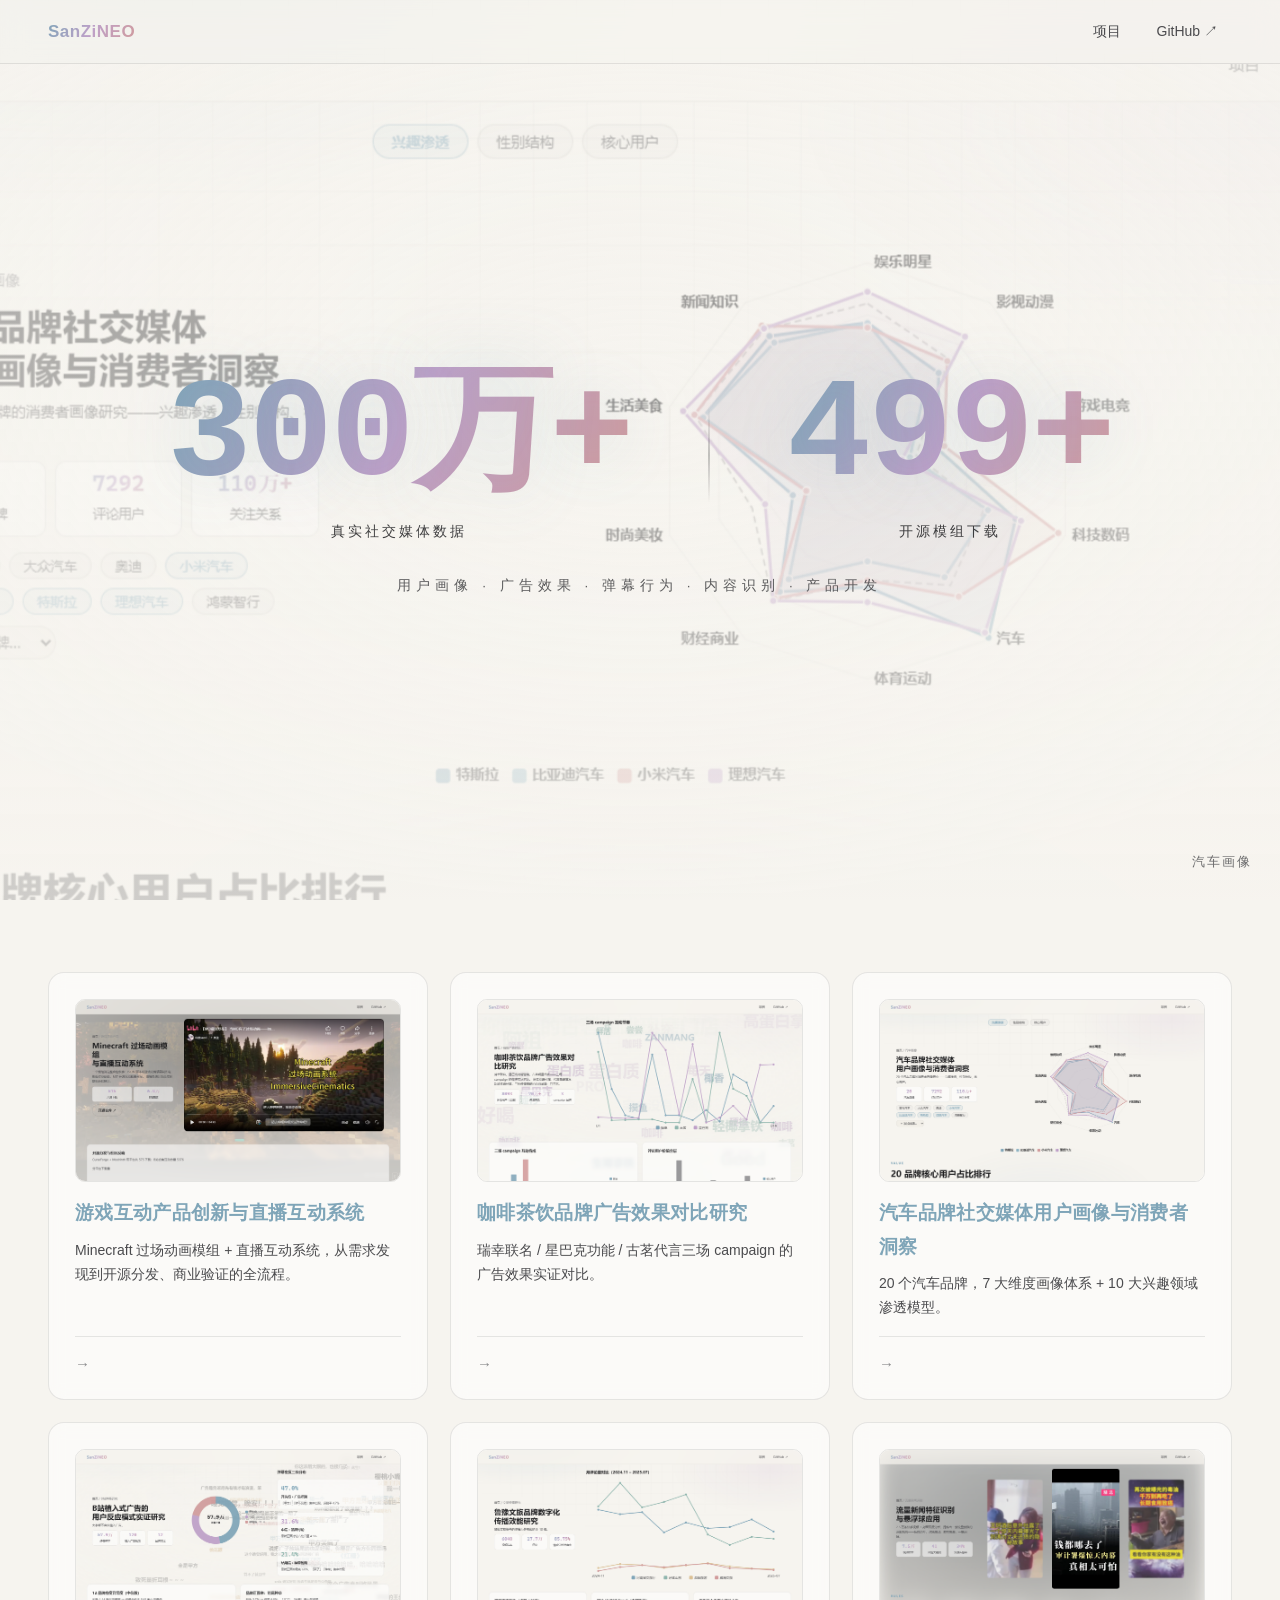
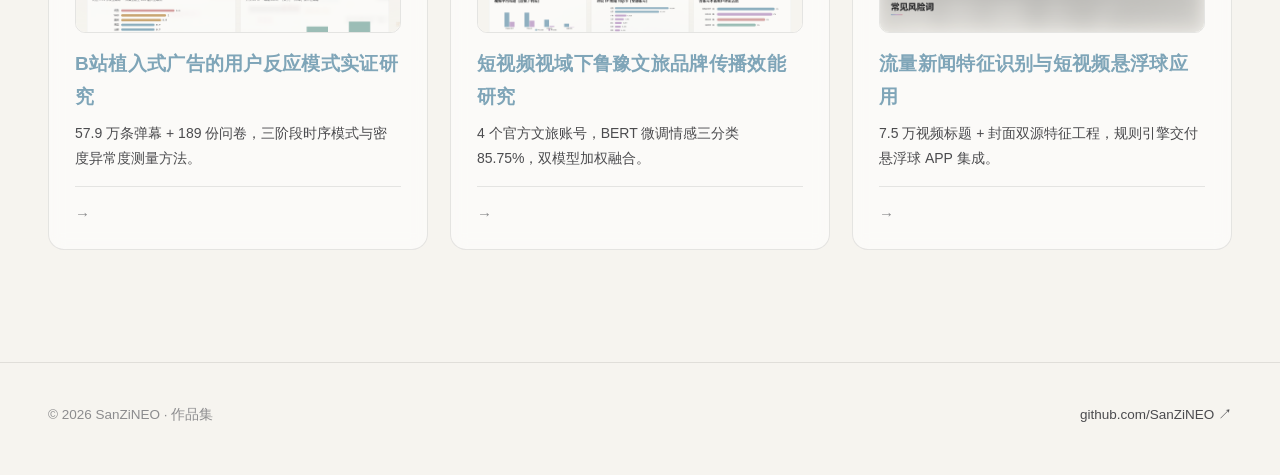
==== commit a13c1eb4: "feat: 全站动画修复与灵动化增强 - chart.js: 修复全部图表入场动画跳变（元素初始属性=动画起点），donut 改为顺时针逐段生长 + 轨道环 + 中心数字滚动，支持 prefers-r" ====
--- a/index.html
+++ b/index.html
@@ -53,8 +53,8 @@
 
       <a class="pcard reveal" href="projects/gaming/index.html" style="--d:.02s">
         <img class="pcard-img" src="assets/images/gaming.png" alt="游戏互动产品">
-        <h3>游戏互动产品创新与商业化探索</h3>
-        <p class="pcard-desc">Minecraft 过场动画模组 + 直播互动商业化系统，从需求发现到开源分发、商业验证的全流程。</p>
+        <h3>游戏互动产品创新与直播互动系统</h3>
+        <p class="pcard-desc">Minecraft 过场动画模组 + 直播互动系统，从需求发现到开源分发、商业验证的全流程。</p>
         <div class="pcard-foot"><span class="pcard-arrow">→</span></div>
       </a>
 
@@ -119,7 +119,12 @@
     for (var i = 0; i < slides.length; i++) {
       slides[i].classList.toggle("on", i === idx);
     }
-    if (hint) hint.textContent = names[idx];
+    if (hint) {
+      hint.textContent = names[idx];
+      hint.classList.remove("pop");
+      void hint.offsetWidth;
+      hint.classList.add("pop");
+    }
   }
 
   function auto() { timer = setInterval(function () { go(idx + 1); }, 5000); }
--- a/assets/css/style.css
+++ b/assets/css/style.css
@@ -132,7 +132,21 @@
   font-weight: 800;
   letter-spacing: 0.5px;
   line-height: 1.3;
-}
+  position: relative;
+}
+.section-title::after {
+  content: "";
+  display: block;
+  width: 52px;
+  height: 4px;
+  border-radius: 2px;
+  margin-top: 10px;
+  background: var(--grad-main);
+  transform: scaleX(0);
+  transform-origin: left;
+  transition: transform 0.6s cubic-bezier(0.2, 0.6, 0.2, 1) 0.15s;
+}
+.reveal.in .section-title::after { transform: scaleX(1); }
 .section-sub { color: var(--text-muted); margin-top: 10px; max-width: 720px; }
 
 /* ============ 动效工具类 ============ */
@@ -227,6 +241,8 @@
   transition: all 0.3s;
   cursor: pointer;
   border: none;
+  position: relative;
+  overflow: hidden;
 }
 .btn-primary {
   background: var(--grad-main);
@@ -668,7 +684,7 @@
   opacity: 0;
   transition: opacity 1.4s ease;
 }
-.bg-slide.on { opacity: 1; }
+.bg-slide.on { opacity: 1; animation: kenburns 12s ease-out both; }
 .hero-bg-mask {
   position: absolute;
   inset: 0;
@@ -777,7 +793,7 @@
   border-radius: 10px; border: 1px solid var(--border);
   margin-bottom: 14px; transition: transform 0.35s, border-color 0.35s;
 }
-.pcard:hover .pcard-img { transform: scale(1.015); border-color: rgba(127, 165, 184, 0.5); }
+.pcard:hover .pcard-img { transform: scale(1.05); border-color: rgba(127, 165, 184, 0.5); }
 
 /* 图表切换标签卡 */
 .tab-bar { display: flex; flex-wrap: wrap; gap: 8px; margin-bottom: 14px; }
@@ -828,6 +844,68 @@
 ::-webkit-scrollbar-thumb { background: #D8D3C8; border-radius: 5px; }
 ::-webkit-scrollbar-thumb:hover { background: #C4BEB0; }
 
+/* ============ 新增动效（动画修复与灵动化增强） ============ */
+
+/* 顶部滚动进度条 */
+.scroll-progress {
+  position: fixed; top: 0; left: 0;
+  height: 3px; width: 0;
+  background: var(--grad-main);
+  z-index: 999;
+  border-radius: 0 2px 2px 0;
+  transition: width 0.1s linear;
+}
+
+/* 返回顶部按钮 */
+.to-top {
+  position: fixed; right: 26px; bottom: 26px;
+  width: 42px; height: 42px; border-radius: 50%;
+  border: 1px solid var(--border-strong);
+  background: rgba(255, 255, 255, 0.8);
+  backdrop-filter: blur(8px);
+  color: var(--text-muted); font-size: 18px; cursor: pointer;
+  opacity: 0; transform: translateY(12px); pointer-events: none;
+  transition: all 0.3s; z-index: 900;
+  box-shadow: var(--shadow);
+}
+.to-top.show { opacity: 1; transform: none; pointer-events: auto; }
+.to-top:hover { color: var(--accent); border-color: rgba(127, 165, 184, 0.5); transform: translateY(-2px); }
+
+/* 文字链接下划线生长 */
+.footer a, .crumbs a { position: relative; }
+.footer a::after, .crumbs a::after {
+  content: ""; position: absolute; left: 0; bottom: -2px;
+  width: 100%; height: 1.5px; border-radius: 1px;
+  background: currentColor;
+  transform: scaleX(0); transform-origin: left;
+  transition: transform 0.3s ease;
+}
+.footer a:hover::after, .crumbs a:hover::after { transform: scaleX(1); }
+
+/* 主按钮 hover 光晕扫过 */
+.btn-primary::after {
+  content: ""; position: absolute; top: 0; left: -70%;
+  width: 45%; height: 100%;
+  background: linear-gradient(105deg, transparent, rgba(255, 255, 255, 0.5), transparent);
+  transform: skewX(-20deg);
+  transition: left 0.55s ease;
+  pointer-events: none;
+}
+.btn-primary:hover::after { left: 130%; }
+
+/* 首页背景轮播 Ken Burns 慢缩放 */
+@keyframes kenburns {
+  from { transform: scale(1); }
+  to { transform: scale(1.08); }
+}
+
+/* hero hint 切换动画 */
+.hero-bg-hint.pop { animation: hintpop 0.45s ease; }
+@keyframes hintpop {
+  from { opacity: 0; transform: translateY(8px); }
+  to { opacity: 1; transform: none; }
+}
+
 /* 减少动效偏好 */
 @media (prefers-reduced-motion: reduce) {
   * { animation: none !important; transition: none !important; }
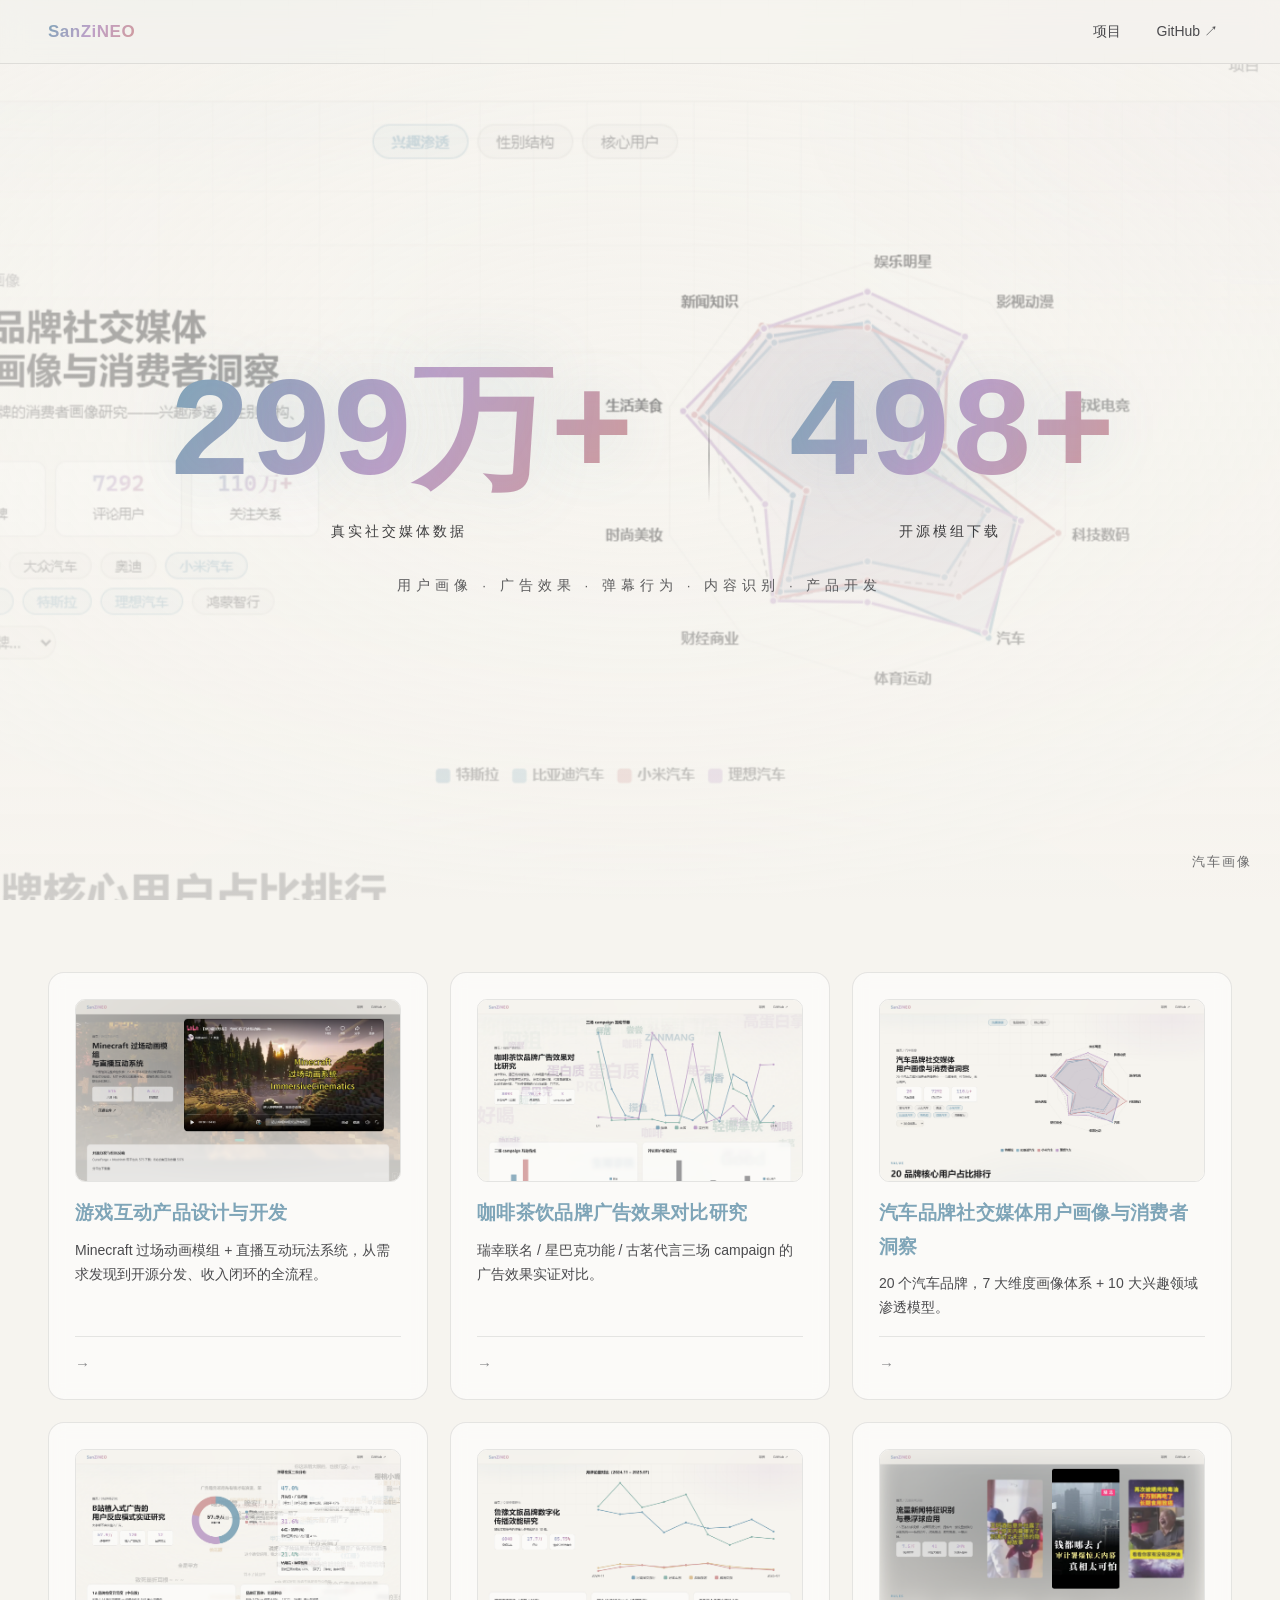
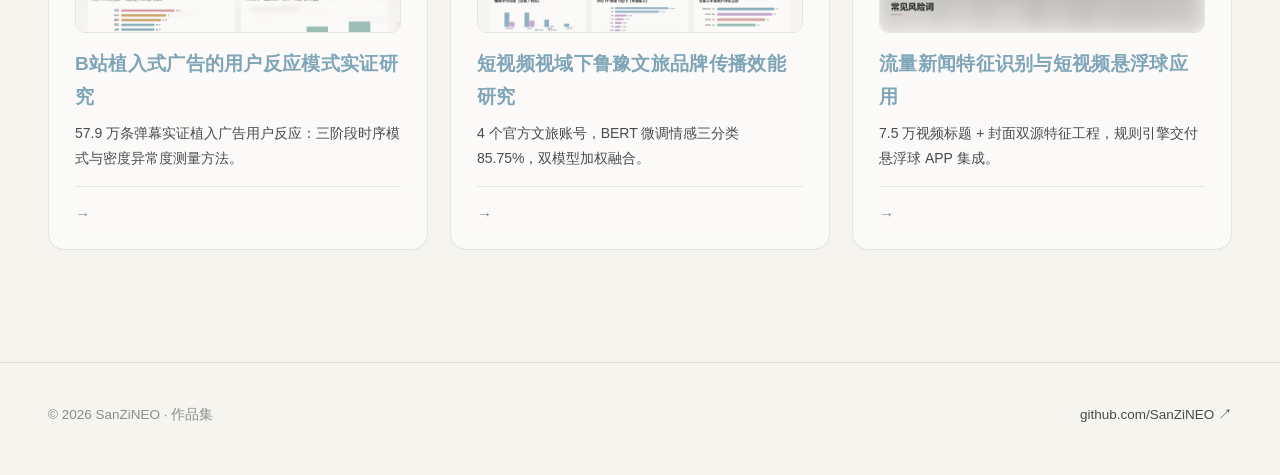
==== commit 9ac997b0: "简历口径同步：游戏项目去商业化字眼，B站页删问卷表述" ====
--- a/index.html
+++ b/index.html
@@ -53,8 +53,8 @@
 
       <a class="pcard reveal" href="projects/gaming/index.html" style="--d:.02s">
         <img class="pcard-img" src="assets/images/gaming.png" alt="游戏互动产品">
-        <h3>游戏互动产品创新与直播互动系统</h3>
-        <p class="pcard-desc">Minecraft 过场动画模组 + 直播互动系统，从需求发现到开源分发、商业验证的全流程。</p>
+        <h3>游戏互动产品设计与开发</h3>
+        <p class="pcard-desc">Minecraft 过场动画模组 + 直播互动玩法系统，从需求发现到开源分发、收入闭环的全流程。</p>
         <div class="pcard-foot"><span class="pcard-arrow">→</span></div>
       </a>
 
@@ -75,7 +75,7 @@
       <a class="pcard reveal" href="projects/bilibili/index.html" style="--d:.02s">
         <img class="pcard-img" src="assets/images/bilibili.png" alt="B站弹幕研究">
         <h3>B站植入式广告的用户反应模式实证研究</h3>
-        <p class="pcard-desc">57.9 万条弹幕 + 189 份问卷，三阶段时序模式与密度异常度测量方法。</p>
+        <p class="pcard-desc">57.9 万条弹幕实证植入广告用户反应：三阶段时序模式与密度异常度测量方法。</p>
         <div class="pcard-foot"><span class="pcard-arrow">→</span></div>
       </a>
 
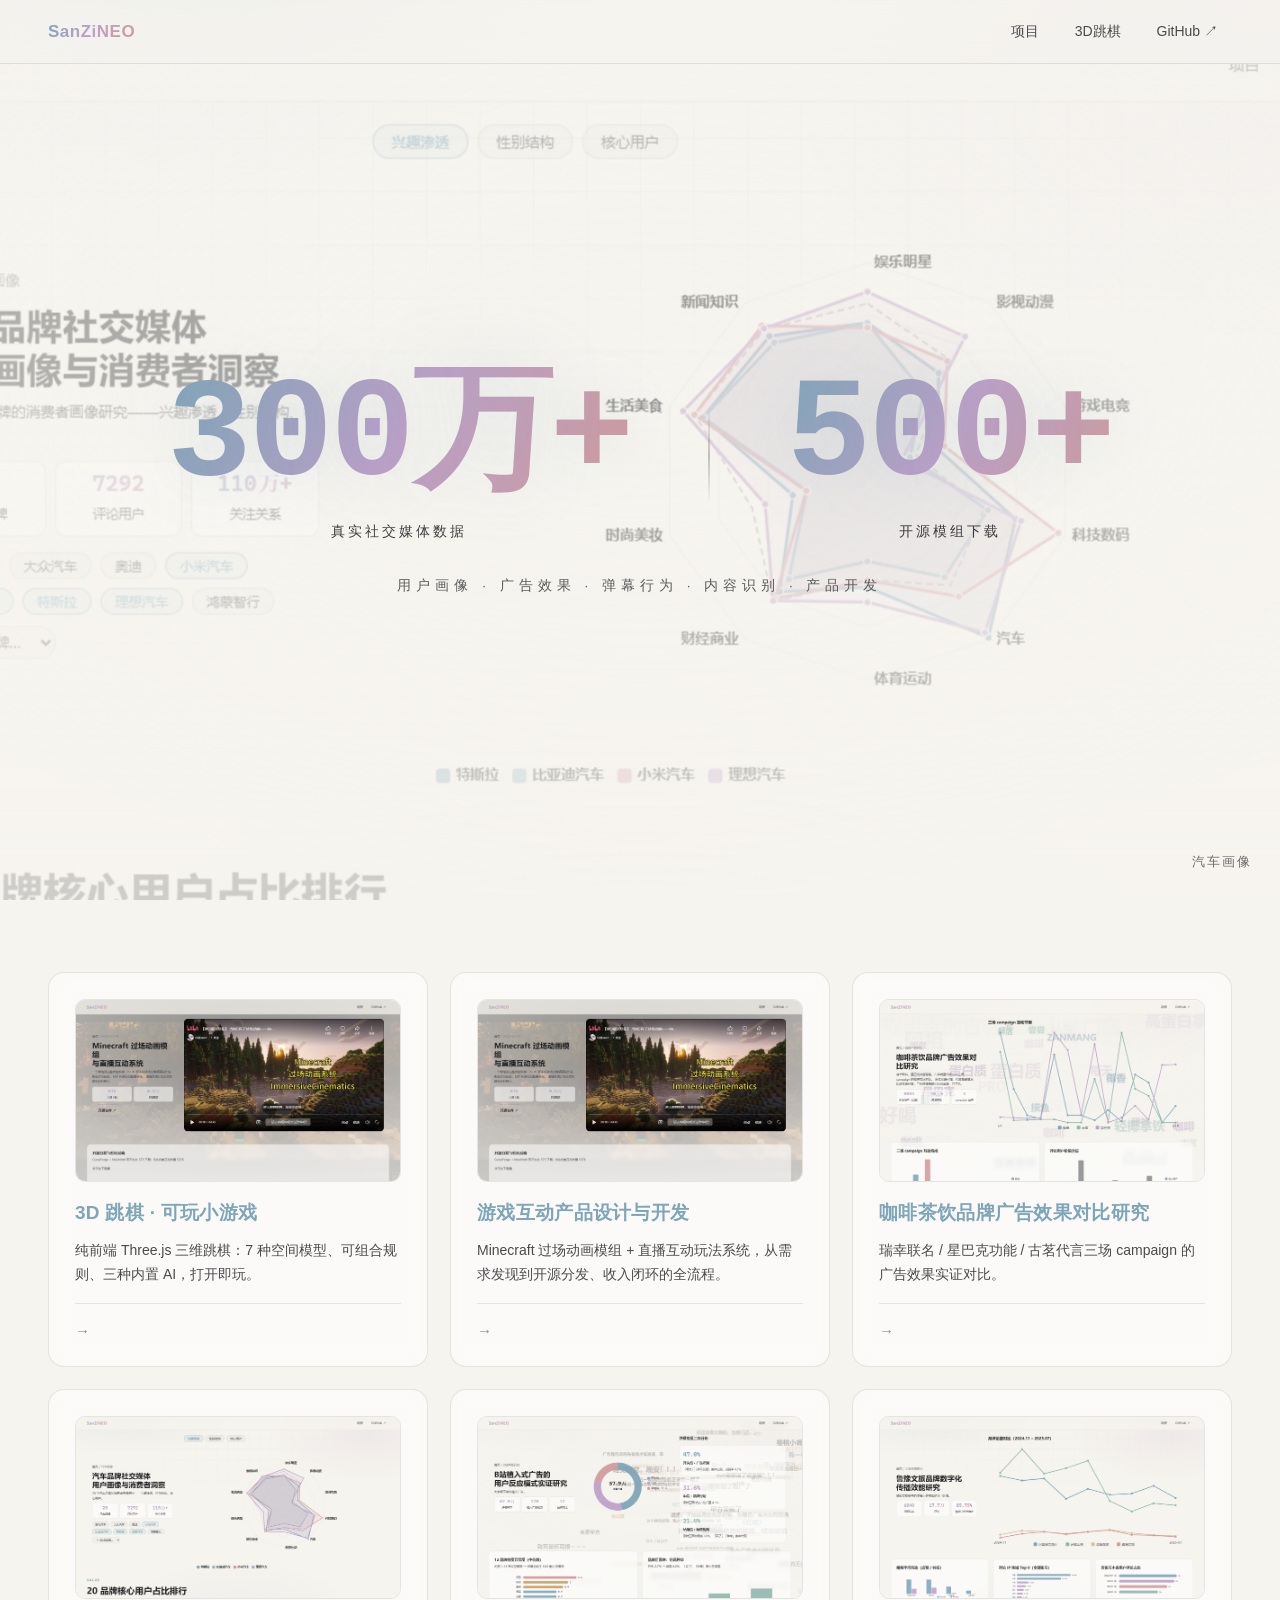
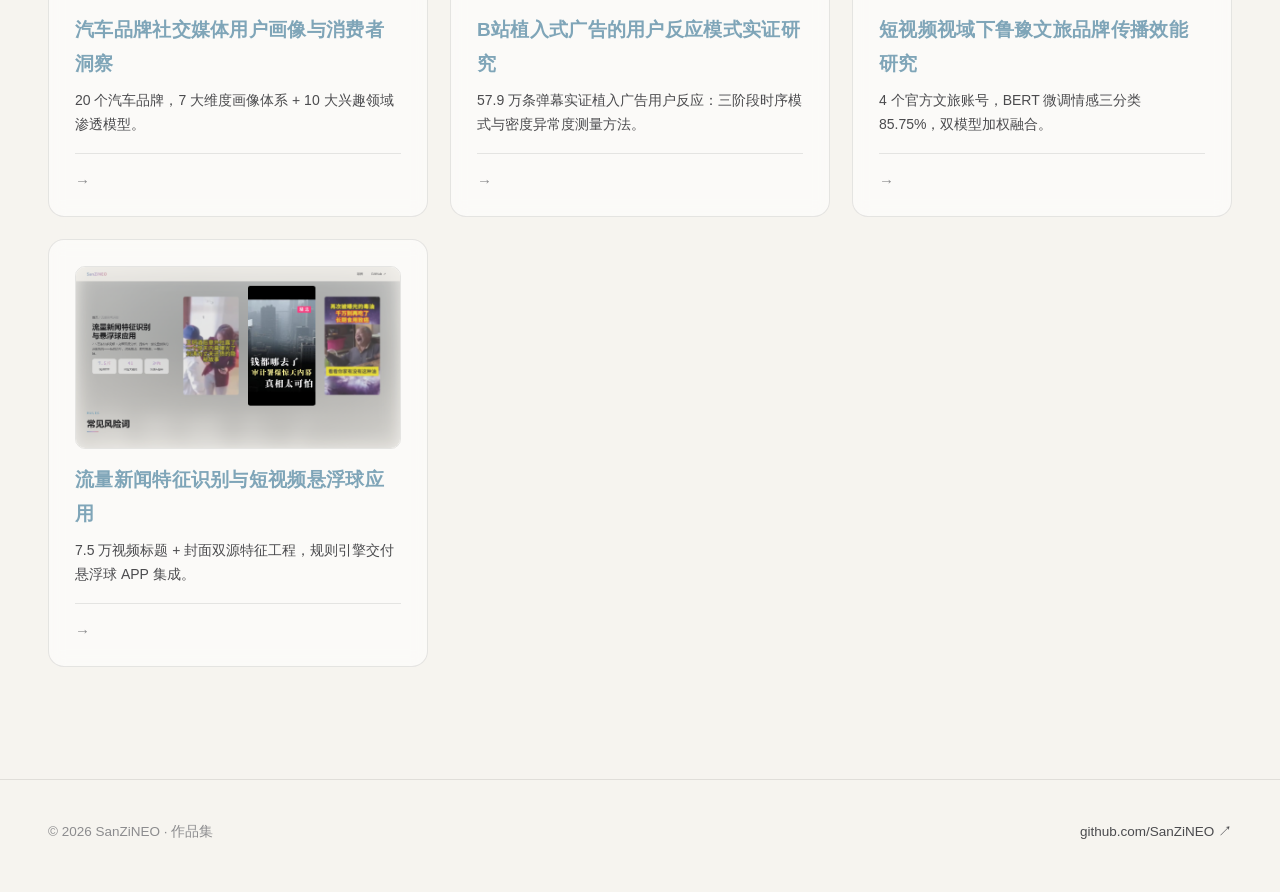
==== commit 043d0e43: "feat: 新增纯前端三维跳棋小游戏 PolyJump" ====
--- a/index.html
+++ b/index.html
@@ -13,6 +13,7 @@
   <a class="nav-logo" href="index.html">SanZiNEO</a>
   <div class="nav-links">
     <a href="#projects">项目</a>
+    <a href="polyjump/index.html">3D跳棋</a>
     <a href="https://github.com/SanZiNEO" target="_blank" rel="noopener">GitHub ↗</a>
   </div>
 </nav>
@@ -51,7 +52,14 @@
   <div class="container">
     <div class="projects-grid">
 
-      <a class="pcard reveal" href="projects/gaming/index.html" style="--d:.02s">
+      <a class="pcard reveal" href="polyjump/index.html" style="--d:.02s">
+        <img class="pcard-img" src="assets/images/gaming.png" alt="三维跳棋">
+        <h3>3D 跳棋 · 可玩小游戏</h3>
+        <p class="pcard-desc">纯前端 Three.js 三维跳棋：7 种空间模型、可组合规则、三种内置 AI，打开即玩。</p>
+        <div class="pcard-foot"><span class="pcard-arrow">→</span></div>
+      </a>
+
+      <a class="pcard reveal" href="projects/gaming/index.html" style="--d:.06s">
         <img class="pcard-img" src="assets/images/gaming.png" alt="游戏互动产品">
         <h3>游戏互动产品设计与开发</h3>
         <p class="pcard-desc">Minecraft 过场动画模组 + 直播互动玩法系统，从需求发现到开源分发、收入闭环的全流程。</p>
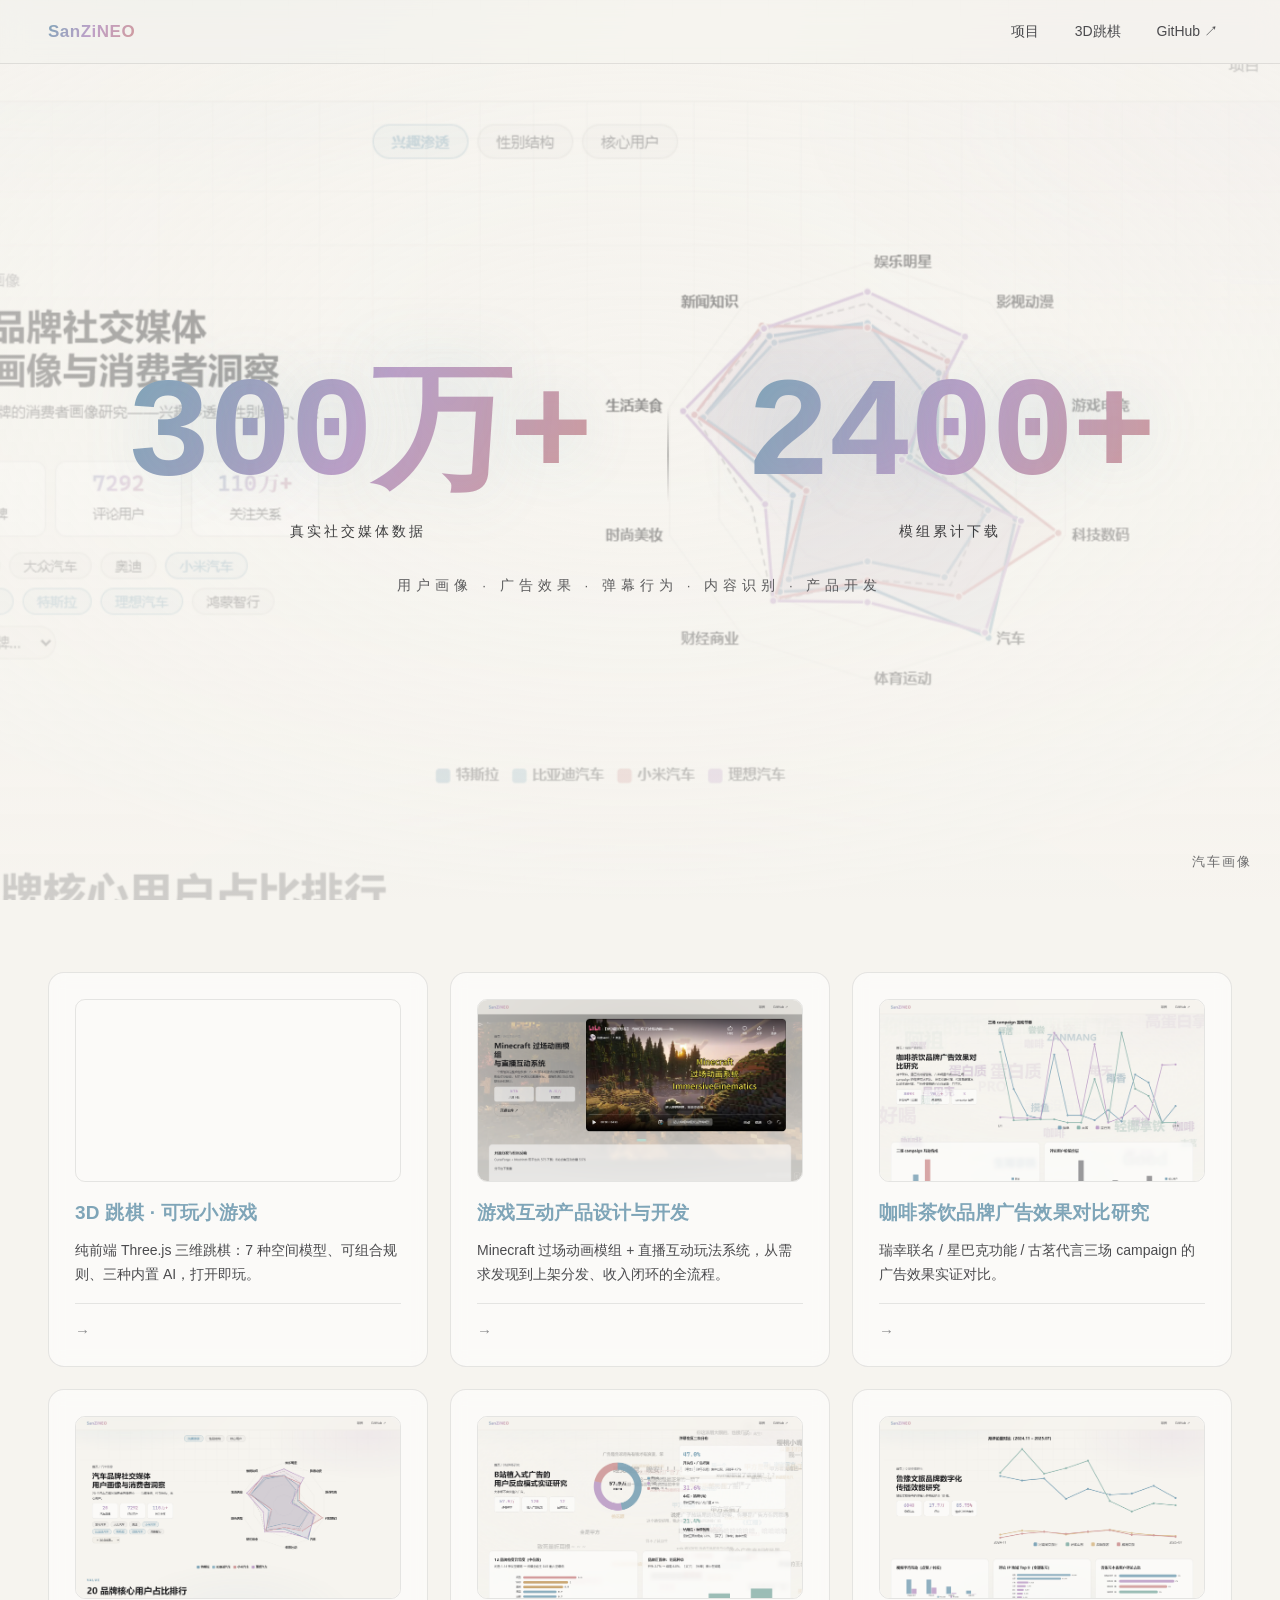
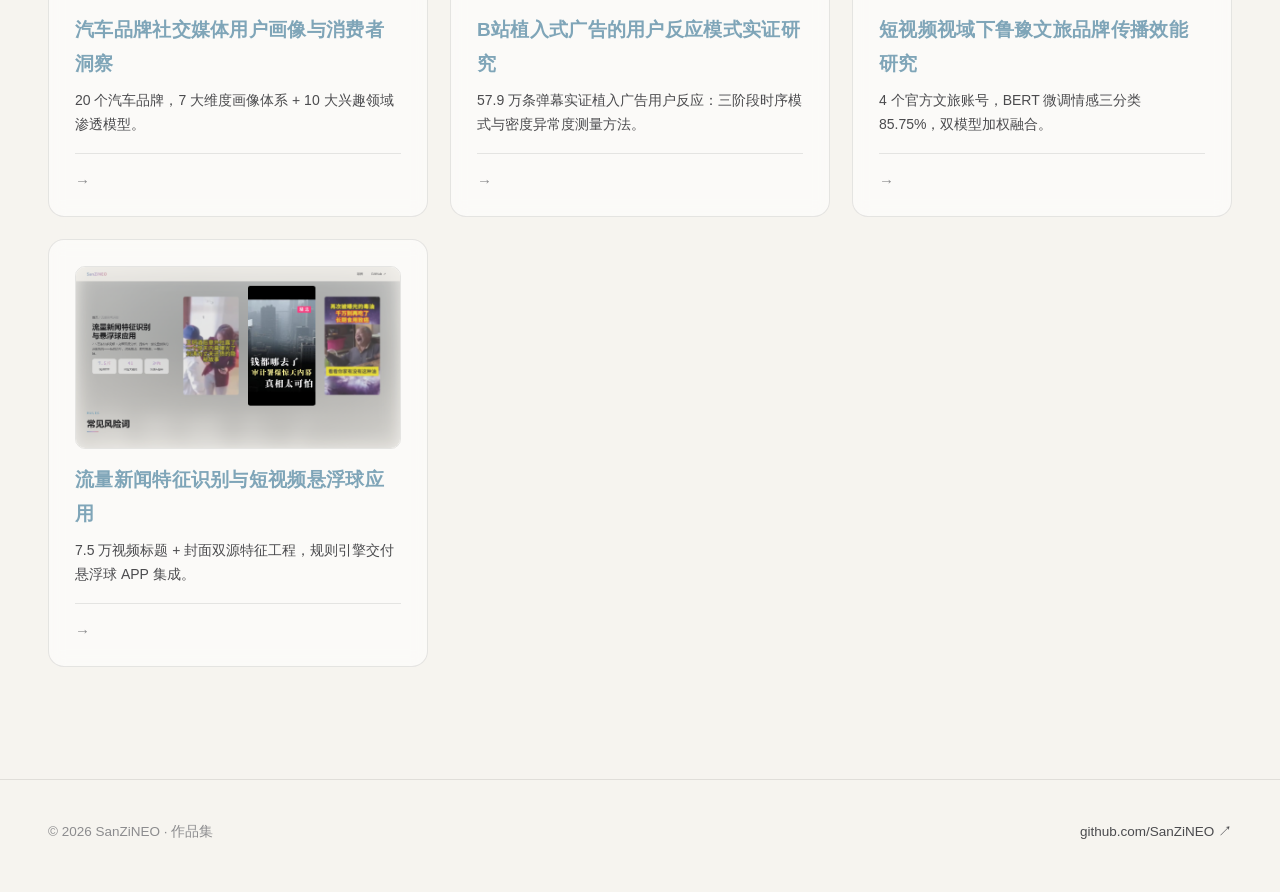
==== commit 446c4eee: "更新作品集：模组下载口径改为2400+并去除开源表述，PolyJump首页改用演示视频" ====
--- a/index.html
+++ b/index.html
@@ -36,8 +36,8 @@
       </div>
       <div class="hero-bg-sep"></div>
       <div class="mega">
-        <b data-count="500" data-suffix="+">0</b>
-        <p>开源模组下载</p>
+        <b data-count="2400" data-suffix="+">0</b>
+        <p>模组累计下载</p>
       </div>
     </div>
     <p class="hero-bg-sub">用户画像 · 广告效果 · 弹幕行为 · 内容识别 · 产品开发</p>
@@ -53,7 +53,7 @@
     <div class="projects-grid">
 
       <a class="pcard reveal" href="polyjump/index.html" style="--d:.02s">
-        <img class="pcard-img" src="assets/images/gaming.png" alt="三维跳棋">
+        <video class="pcard-img" src="assets/videos/polyjump.mp4" autoplay muted loop playsinline preload="metadata"></video>
         <h3>3D 跳棋 · 可玩小游戏</h3>
         <p class="pcard-desc">纯前端 Three.js 三维跳棋：7 种空间模型、可组合规则、三种内置 AI，打开即玩。</p>
         <div class="pcard-foot"><span class="pcard-arrow">→</span></div>
@@ -62,7 +62,7 @@
       <a class="pcard reveal" href="projects/gaming/index.html" style="--d:.06s">
         <img class="pcard-img" src="assets/images/gaming.png" alt="游戏互动产品">
         <h3>游戏互动产品设计与开发</h3>
-        <p class="pcard-desc">Minecraft 过场动画模组 + 直播互动玩法系统，从需求发现到开源分发、收入闭环的全流程。</p>
+        <p class="pcard-desc">Minecraft 过场动画模组 + 直播互动玩法系统，从需求发现到上架分发、收入闭环的全流程。</p>
         <div class="pcard-foot"><span class="pcard-arrow">→</span></div>
       </a>
 
